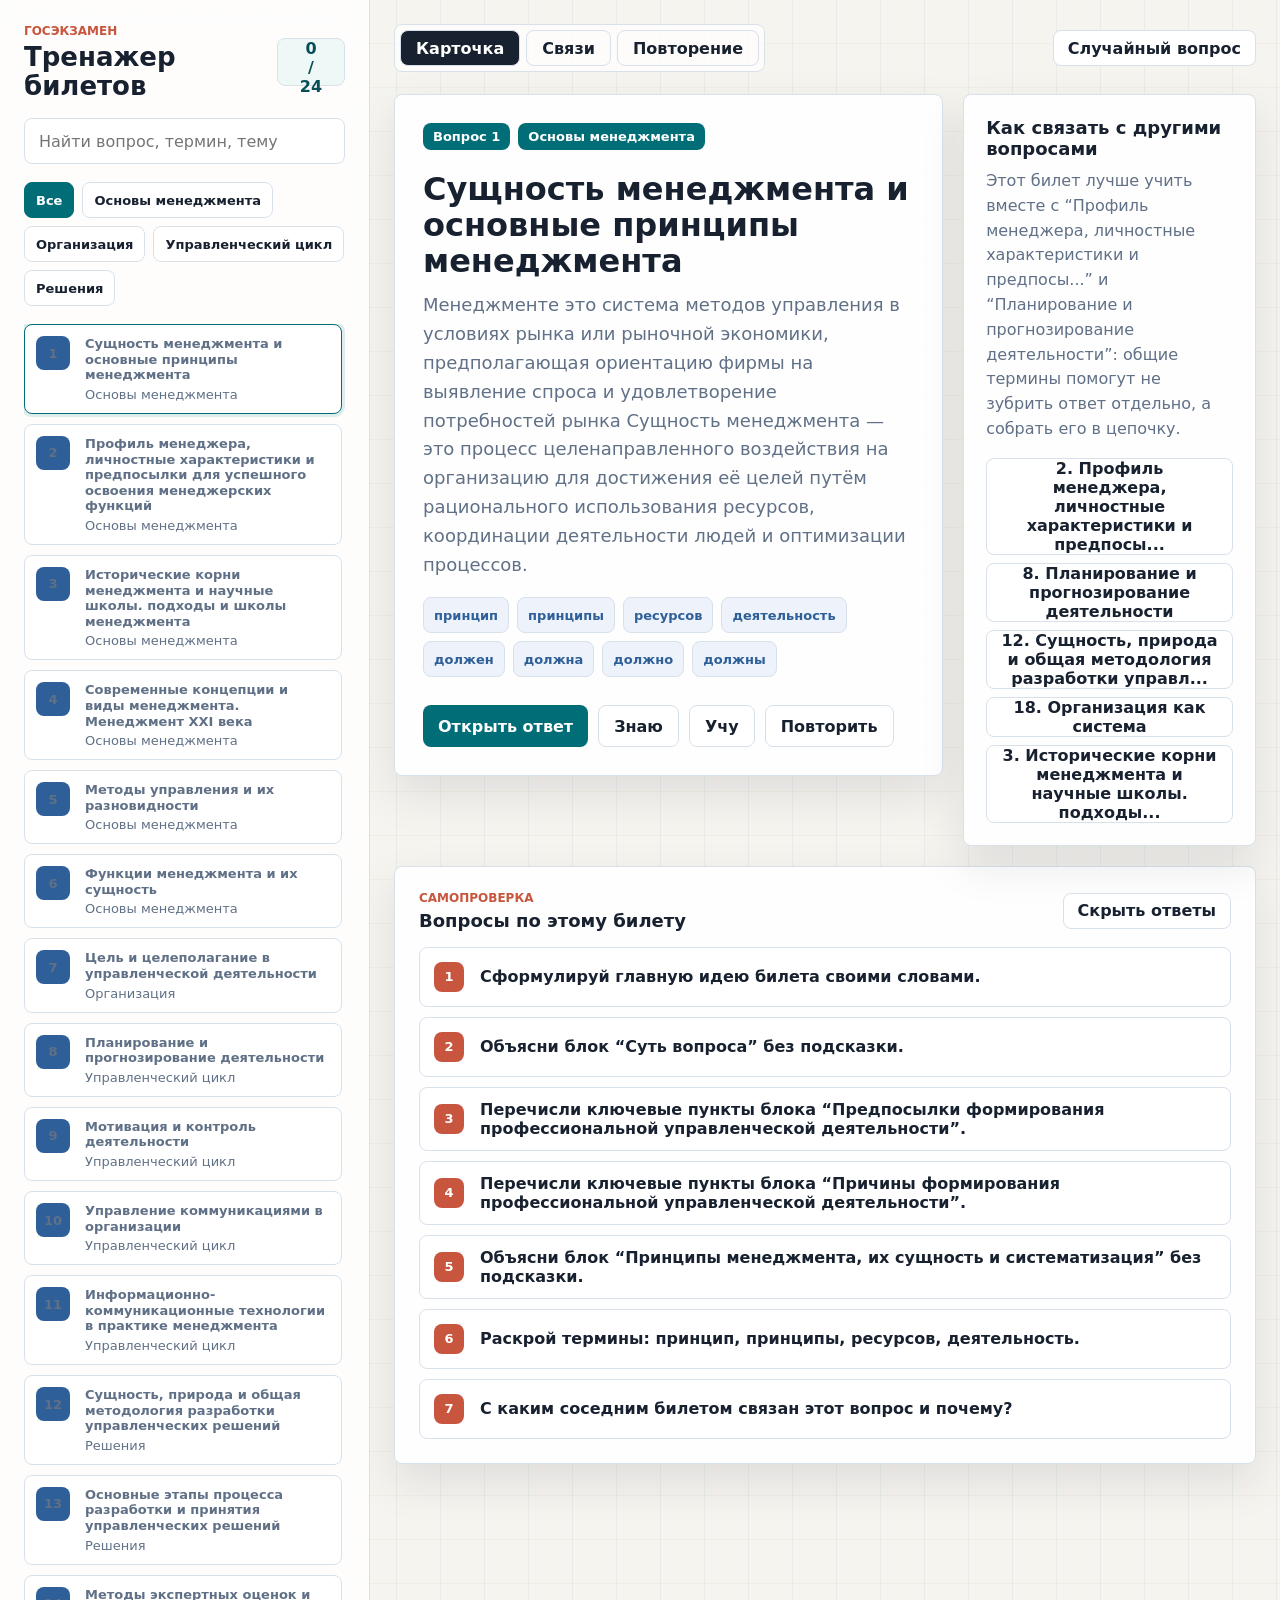
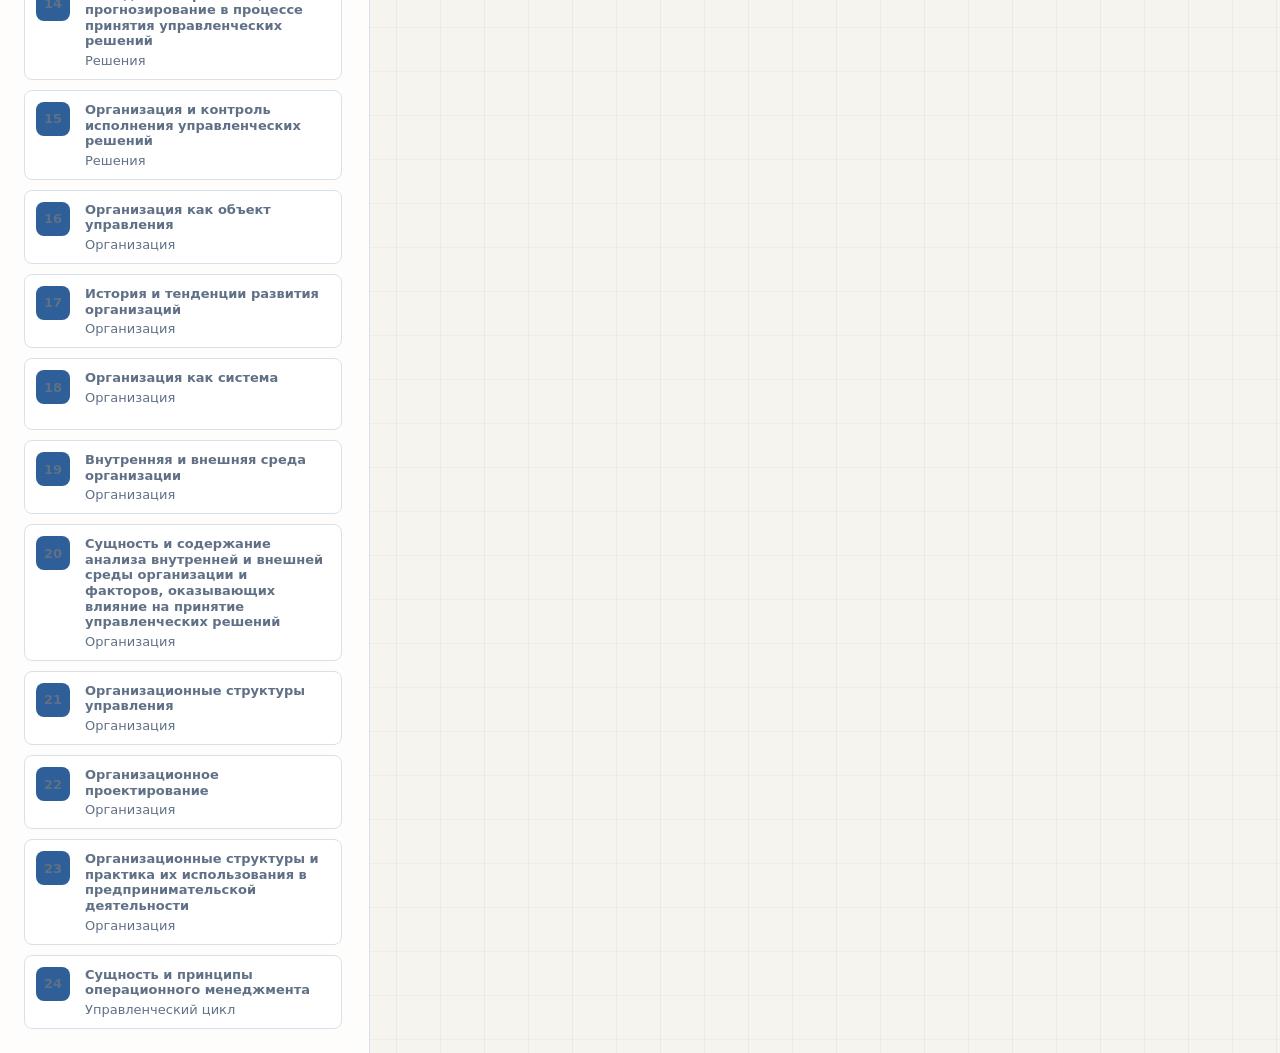
==== index.html @ 89001ab3 "Add files via upload" ====
<!doctype html>
<html lang="ru">
  <head>
    <meta charset="UTF-8" />
    <meta name="viewport" content="width=device-width, initial-scale=1.0" />
    <title>Подготовка к госэкзамену</title>
    <link rel="stylesheet" href="styles.css" />
  </head>
  <body>
    <div class="app">
      <aside class="sidebar" aria-label="Список вопросов">
        <div class="brand">
          <div>
            <p class="eyebrow">Госэкзамен</p>
            <h1>Тренажер билетов</h1>
          </div>
          <div class="score" aria-live="polite">
            <span id="doneCount">0</span>/<span id="totalCount">0</span>
          </div>
        </div>

        <div class="searchbar">
          <input id="searchInput" type="search" placeholder="Найти вопрос, термин, тему" />
        </div>

        <div class="theme-tabs" id="themeTabs" role="tablist" aria-label="Темы"></div>
        <div class="question-list" id="questionList"></div>
      </aside>

      <main class="workspace">
        <section class="topbar" aria-label="Режим подготовки">
          <div class="mode-switch" role="tablist">
            <button class="mode-button active" data-mode="learn" type="button">Карточка</button>
            <button class="mode-button" data-mode="map" type="button">Связи</button>
            <button class="mode-button" data-mode="review" type="button">Повторение</button>
          </div>
          <button id="shuffleBtn" class="ghost-button" type="button">Случайный вопрос</button>
        </section>

        <section id="learnView" class="view active-view" aria-label="Карточка вопроса">
          <div class="study-layout">
            <article class="question-card">
              <div class="question-meta">
                <span id="questionNumber"></span>
                <span id="questionTheme"></span>
              </div>
              <h2 id="questionTitle"></h2>
              <p id="questionEssence"></p>
              <div class="term-row" id="termRow"></div>
              <div class="actions">
                <button id="revealBtn" class="primary-button" type="button">Открыть ответ</button>
                <button id="rememberBtn" class="status-button" data-status="known" type="button">Знаю</button>
                <button id="learningBtn" class="status-button" data-status="learning" type="button">Учу</button>
                <button id="repeatBtn" class="status-button" data-status="repeat" type="button">Повторить</button>
              </div>
            </article>

            <aside class="logic-panel" aria-label="Логика подготовки">
              <h3>Как связать с другими вопросами</h3>
              <p id="logicText"></p>
              <div id="relatedLinks" class="related-links"></div>
            </aside>
          </div>

          <article id="answerPanel" class="answer-panel" hidden>
            <div class="answer-head">
              <h3>Ответ по структуре</h3>
              <button id="collapseBtn" class="ghost-button" type="button">Свернуть</button>
            </div>
            <div id="answerContent"></div>
          </article>

          <article class="check-panel" aria-label="Проверка знаний по вопросу">
            <div class="check-head">
              <div>
                <p class="eyebrow">Самопроверка</p>
                <h3>Вопросы по этому билету</h3>
              </div>
              <button id="resetCheckBtn" class="ghost-button" type="button">Скрыть ответы</button>
            </div>
            <div id="checkList" class="check-list"></div>
          </article>
        </section>

        <section id="mapView" class="view" aria-label="Карта связей">
          <div class="map-head">
            <div>
              <p class="eyebrow">Маршрут</p>
              <h2>Карта взаимосвязей</h2>
            </div>
            <p>Кликай по узлам: рядом стоят вопросы, которые проще учить вместе.</p>
          </div>
          <div id="connectionMap" class="connection-map"></div>
        </section>

        <section id="reviewView" class="view" aria-label="Повторение">
          <div class="review-grid">
            <div>
              <p class="eyebrow">Фокус</p>
              <h2>Что повторить сейчас</h2>
              <p class="muted">В первую очередь показываются вопросы, отмеченные как “Повторить”, затем “Учу”.</p>
            </div>
            <div id="reviewList" class="review-list"></div>
          </div>
        </section>
      </main>
    </div>

    <script src="app.js"></script>
  </body>
</html>
---- styles.css ----
:root {
  --ink: #18212f;
  --muted: #607086;
  --line: #d8e0ea;
  --paper: #f6f4ef;
  --surface: #ffffff;
  --teal: #006d77;
  --teal-dark: #064f57;
  --coral: #c8553d;
  --gold: #bc8a22;
  --blue: #2f5f98;
  --green: #4d7c3f;
  --shadow: 0 18px 45px rgba(24, 33, 47, 0.1);
}

* {
  box-sizing: border-box;
}

body {
  margin: 0;
  min-height: 100vh;
  color: var(--ink);
  font-family: Inter, ui-sans-serif, system-ui, -apple-system, BlinkMacSystemFont, "Segoe UI", sans-serif;
  background:
    linear-gradient(90deg, rgba(0, 109, 119, 0.06) 1px, transparent 1px),
    linear-gradient(0deg, rgba(200, 85, 61, 0.05) 1px, transparent 1px),
    var(--paper);
  background-size: 44px 44px;
}

button,
input {
  font: inherit;
}

button {
  border: 0;
  cursor: pointer;
}

.app {
  display: grid;
  grid-template-columns: minmax(300px, 370px) 1fr;
  min-height: 100vh;
}

.sidebar {
  display: flex;
  flex-direction: column;
  gap: 18px;
  padding: 24px;
  border-right: 1px solid var(--line);
  background: rgba(255, 255, 255, 0.82);
  backdrop-filter: blur(12px);
}

.brand,
.topbar,
.answer-head,
.check-head,
.map-head {
  display: flex;
  align-items: center;
  justify-content: space-between;
  gap: 16px;
}

.eyebrow {
  margin: 0 0 5px;
  color: var(--coral);
  font-size: 12px;
  font-weight: 800;
  letter-spacing: 0;
  text-transform: uppercase;
}

h1,
h2,
h3,
p {
  margin-top: 0;
}

h1 {
  margin-bottom: 0;
  font-size: 26px;
  line-height: 1.1;
}

h2 {
  margin-bottom: 12px;
  font-size: 32px;
  line-height: 1.12;
}

h3 {
  margin-bottom: 10px;
  font-size: 18px;
}

.score {
  display: grid;
  place-items: center;
  min-width: 68px;
  height: 48px;
  border: 1px solid var(--line);
  border-radius: 8px;
  color: var(--teal-dark);
  font-weight: 800;
  background: #eef8f7;
}

.searchbar input {
  width: 100%;
  min-height: 46px;
  padding: 0 14px;
  border: 1px solid var(--line);
  border-radius: 8px;
  outline: none;
  background: var(--surface);
}

.searchbar input:focus {
  border-color: var(--teal);
  box-shadow: 0 0 0 3px rgba(0, 109, 119, 0.14);
}

.theme-tabs {
  display: flex;
  flex-wrap: wrap;
  gap: 8px;
}

.theme-tab,
.ghost-button,
.mode-button,
.status-button,
.related-link,
.term {
  min-height: 36px;
  border-radius: 8px;
  border: 1px solid var(--line);
  color: var(--ink);
  background: var(--surface);
}

.theme-tab {
  padding: 0 11px;
  font-size: 13px;
  font-weight: 700;
}

.theme-tab.active {
  color: #fff;
  border-color: var(--teal);
  background: var(--teal);
}

.question-list {
  display: grid;
  gap: 10px;
  overflow: auto;
  padding-right: 3px;
}

.question-item {
  display: grid;
  grid-template-columns: 38px 1fr;
  gap: 11px;
  width: 100%;
  min-height: 72px;
  padding: 11px;
  border: 1px solid var(--line);
  border-radius: 8px;
  text-align: left;
  background: var(--surface);
}

.question-item.active {
  border-color: var(--teal);
  box-shadow: 0 0 0 3px rgba(0, 109, 119, 0.12);
}

.question-item strong {
  display: block;
  margin-bottom: 4px;
  line-height: 1.2;
}

.question-item span,
.muted {
  color: var(--muted);
  font-size: 13px;
}

.num {
  display: grid;
  place-items: center;
  width: 34px;
  height: 34px;
  border-radius: 8px;
  color: #fff;
  font-weight: 800;
  background: var(--blue);
}

.workspace {
  padding: 24px;
}

.topbar {
  margin-bottom: 22px;
}

.mode-switch {
  display: inline-grid;
  grid-auto-flow: column;
  gap: 6px;
  padding: 5px;
  border: 1px solid var(--line);
  border-radius: 8px;
  background: rgba(255, 255, 255, 0.75);
}

.mode-button {
  padding: 0 15px;
  font-weight: 800;
  background: transparent;
}

.mode-button.active {
  color: #fff;
  background: var(--ink);
}

.ghost-button {
  padding: 0 14px;
  font-weight: 800;
}

.view {
  display: none;
}

.active-view {
  display: block;
}

.study-layout {
  display: grid;
  grid-template-columns: minmax(0, 1.5fr) minmax(280px, 0.8fr);
  gap: 20px;
  align-items: start;
}

.question-card,
.logic-panel,
.answer-panel,
.check-panel,
.review-grid,
.map-head {
  border: 1px solid var(--line);
  border-radius: 8px;
  background: rgba(255, 255, 255, 0.93);
  box-shadow: var(--shadow);
}

.question-card {
  min-height: 390px;
  padding: 28px;
}

.question-meta {
  display: flex;
  flex-wrap: wrap;
  gap: 8px;
  margin-bottom: 22px;
}

.question-meta span {
  padding: 6px 10px;
  border-radius: 8px;
  color: #fff;
  font-size: 13px;
  font-weight: 800;
  background: var(--teal);
}

#questionEssence {
  max-width: 880px;
  color: var(--muted);
  font-size: 18px;
  line-height: 1.6;
}

.term-row,
.related-links {
  display: flex;
  flex-wrap: wrap;
  gap: 8px;
}

.term {
  display: inline-flex;
  align-items: center;
  padding: 0 10px;
  color: var(--blue);
  font-size: 13px;
  font-weight: 800;
  background: #eef3fb;
}

.actions {
  display: flex;
  flex-wrap: wrap;
  gap: 10px;
  margin-top: 28px;
}

.primary-button,
.status-button {
  min-height: 42px;
  padding: 0 15px;
  border-radius: 8px;
  font-weight: 850;
}

.primary-button {
  color: #fff;
  background: var(--teal);
}

.status-button[data-status="known"].active,
.known {
  color: #fff;
  border-color: var(--green);
  background: var(--green);
}

.status-button[data-status="learning"].active,
.learning {
  color: #fff;
  border-color: var(--gold);
  background: var(--gold);
}

.status-button[data-status="repeat"].active,
.repeat {
  color: #fff;
  border-color: var(--coral);
  background: var(--coral);
}

.logic-panel {
  padding: 22px;
}

.logic-panel p {
  color: var(--muted);
  line-height: 1.55;
}

.related-link {
  display: inline-flex;
  align-items: center;
  min-height: 38px;
  padding: 0 11px;
  font-weight: 800;
}

.answer-panel {
  margin-top: 20px;
  padding: 24px;
}

.check-panel {
  margin-top: 20px;
  padding: 24px;
}

.check-head h3 {
  margin-bottom: 0;
}

.check-list {
  display: grid;
  gap: 10px;
  margin-top: 16px;
}

.check-item {
  border: 1px solid var(--line);
  border-radius: 8px;
  background: var(--surface);
}

.check-item summary {
  display: grid;
  grid-template-columns: 34px 1fr;
  gap: 12px;
  align-items: center;
  min-height: 58px;
  padding: 12px 14px;
  list-style: none;
  cursor: pointer;
}

.check-item summary::-webkit-details-marker {
  display: none;
}

.check-item summary span {
  display: grid;
  place-items: center;
  width: 30px;
  height: 30px;
  border-radius: 8px;
  color: #fff;
  font-size: 13px;
  font-weight: 850;
  background: var(--coral);
}

.check-item p {
  margin: 0;
  padding: 0 16px 16px 60px;
  color: #2c3949;
  line-height: 1.58;
}

.section-block {
  padding: 18px 0;
  border-top: 1px solid var(--line);
}

.section-block:first-child {
  border-top: 0;
  padding-top: 0;
}

.section-block h4 {
  margin: 0 0 10px;
  font-size: 17px;
}

.section-block p,
.section-block li {
  color: #2c3949;
  line-height: 1.62;
}

.section-block ul {
  margin: 10px 0 0;
  padding-left: 22px;
}

.map-head {
  margin-bottom: 18px;
  padding: 22px;
}

.map-head p {
  max-width: 520px;
  color: var(--muted);
  line-height: 1.5;
}

.connection-map {
  display: grid;
  grid-template-columns: repeat(auto-fit, minmax(240px, 1fr));
  gap: 12px;
}

.map-node,
.review-item {
  min-height: 122px;
  padding: 16px;
  border: 1px solid var(--line);
  border-radius: 8px;
  text-align: left;
  background: var(--surface);
}

.map-node.active {
  border-color: var(--teal);
  box-shadow: 0 0 0 3px rgba(0, 109, 119, 0.12);
}

.node-top {
  display: flex;
  justify-content: space-between;
  gap: 12px;
  margin-bottom: 10px;
}

.node-top span {
  color: var(--muted);
  font-size: 12px;
  font-weight: 800;
}

.node-links {
  color: var(--teal-dark);
  font-size: 12px;
  font-weight: 800;
}

.review-grid {
  display: grid;
  grid-template-columns: 280px 1fr;
  gap: 22px;
  padding: 24px;
}

.review-list {
  display: grid;
  gap: 10px;
}

.review-item {
  display: grid;
  gap: 8px;
}

.empty {
  padding: 22px;
  border: 1px dashed var(--line);
  border-radius: 8px;
  color: var(--muted);
  background: rgba(255, 255, 255, 0.72);
}

@media (max-width: 980px) {
  .app,
  .study-layout,
  .review-grid {
    grid-template-columns: 1fr;
  }

  .sidebar {
    position: relative;
    max-height: none;
    border-right: 0;
    border-bottom: 1px solid var(--line);
  }

  .question-list {
    max-height: 360px;
  }
}

@media (max-width: 620px) {
  .workspace,
  .sidebar {
    padding: 16px;
  }

  .brand,
  .topbar,
  .answer-head,
  .check-head,
  .map-head {
    align-items: stretch;
    flex-direction: column;
  }

  .mode-switch {
    grid-auto-flow: row;
  }

  h2 {
    font-size: 25px;
  }

  .question-card,
  .logic-panel,
  .answer-panel,
  .check-panel,
  .review-grid,
  .map-head {
    padding: 18px;
  }

  .check-item summary {
    grid-template-columns: 30px 1fr;
  }

  .check-item p {
    padding-left: 14px;
  }
}
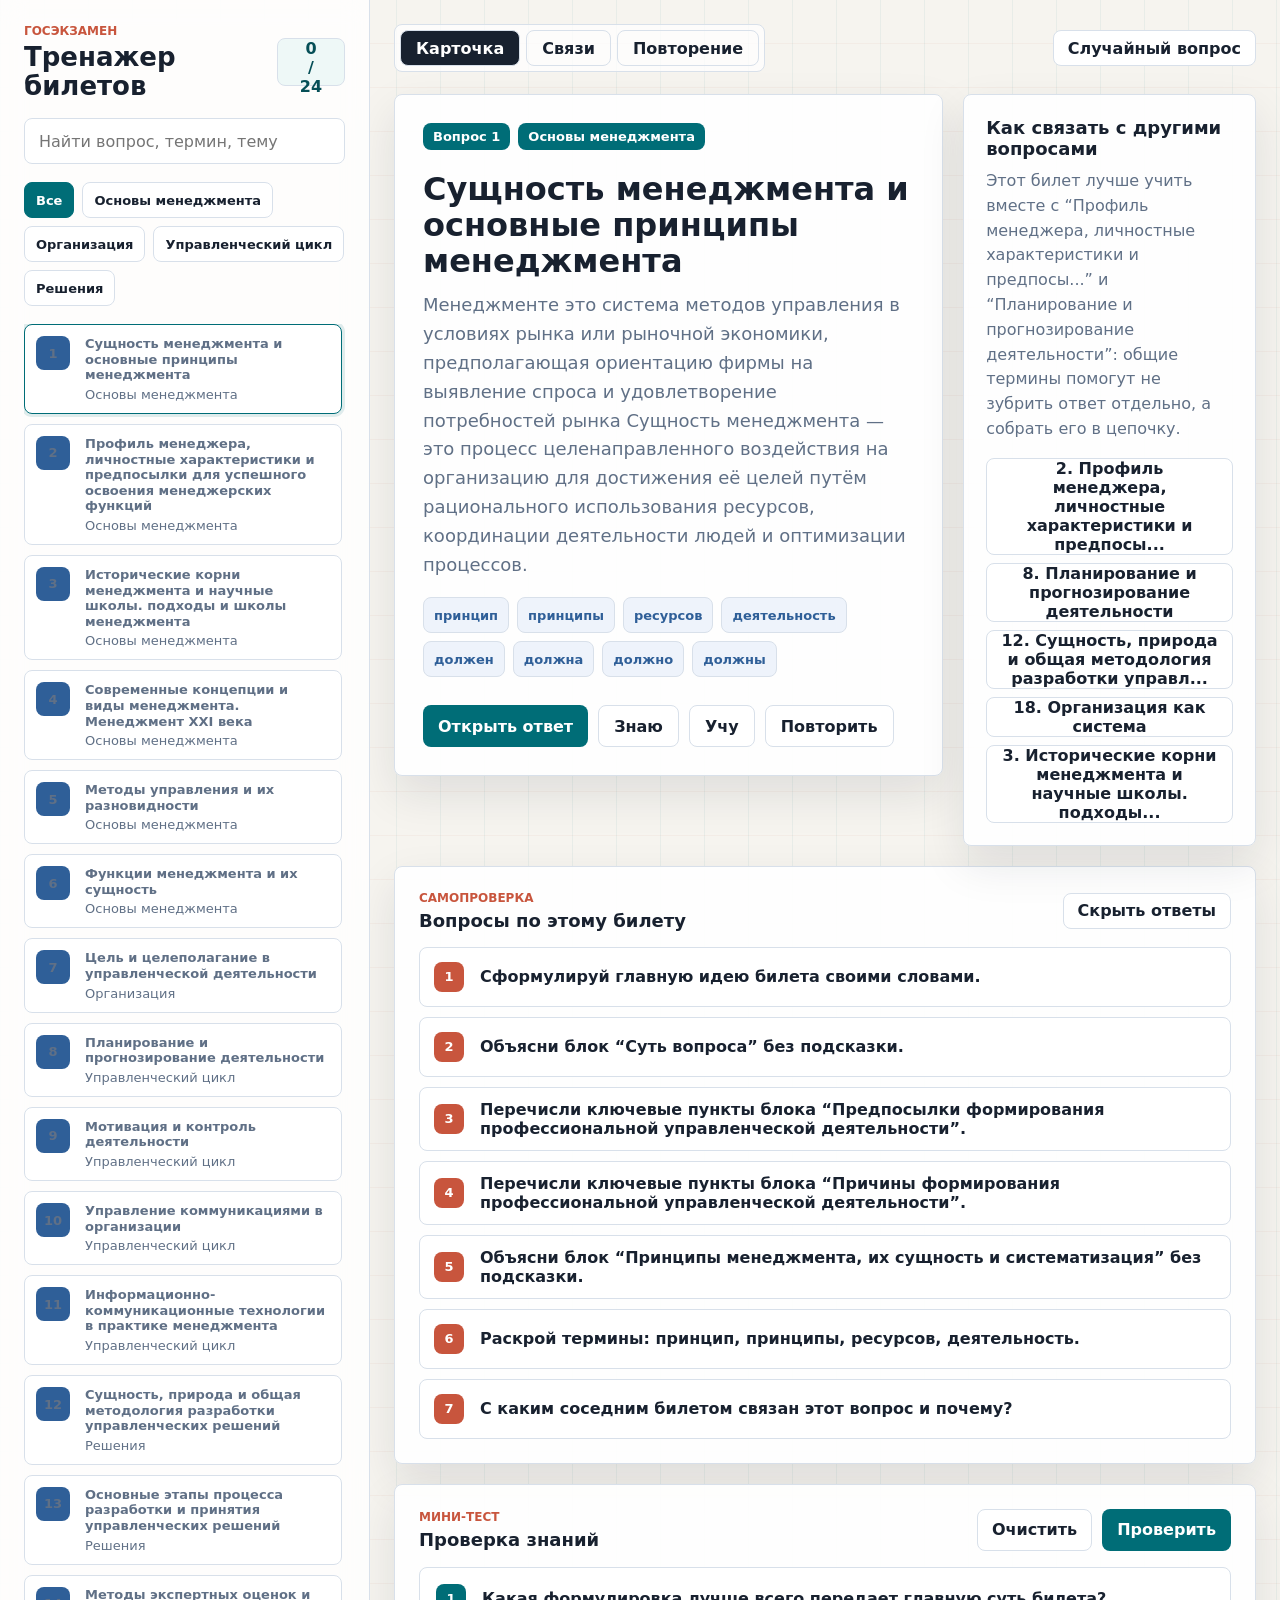
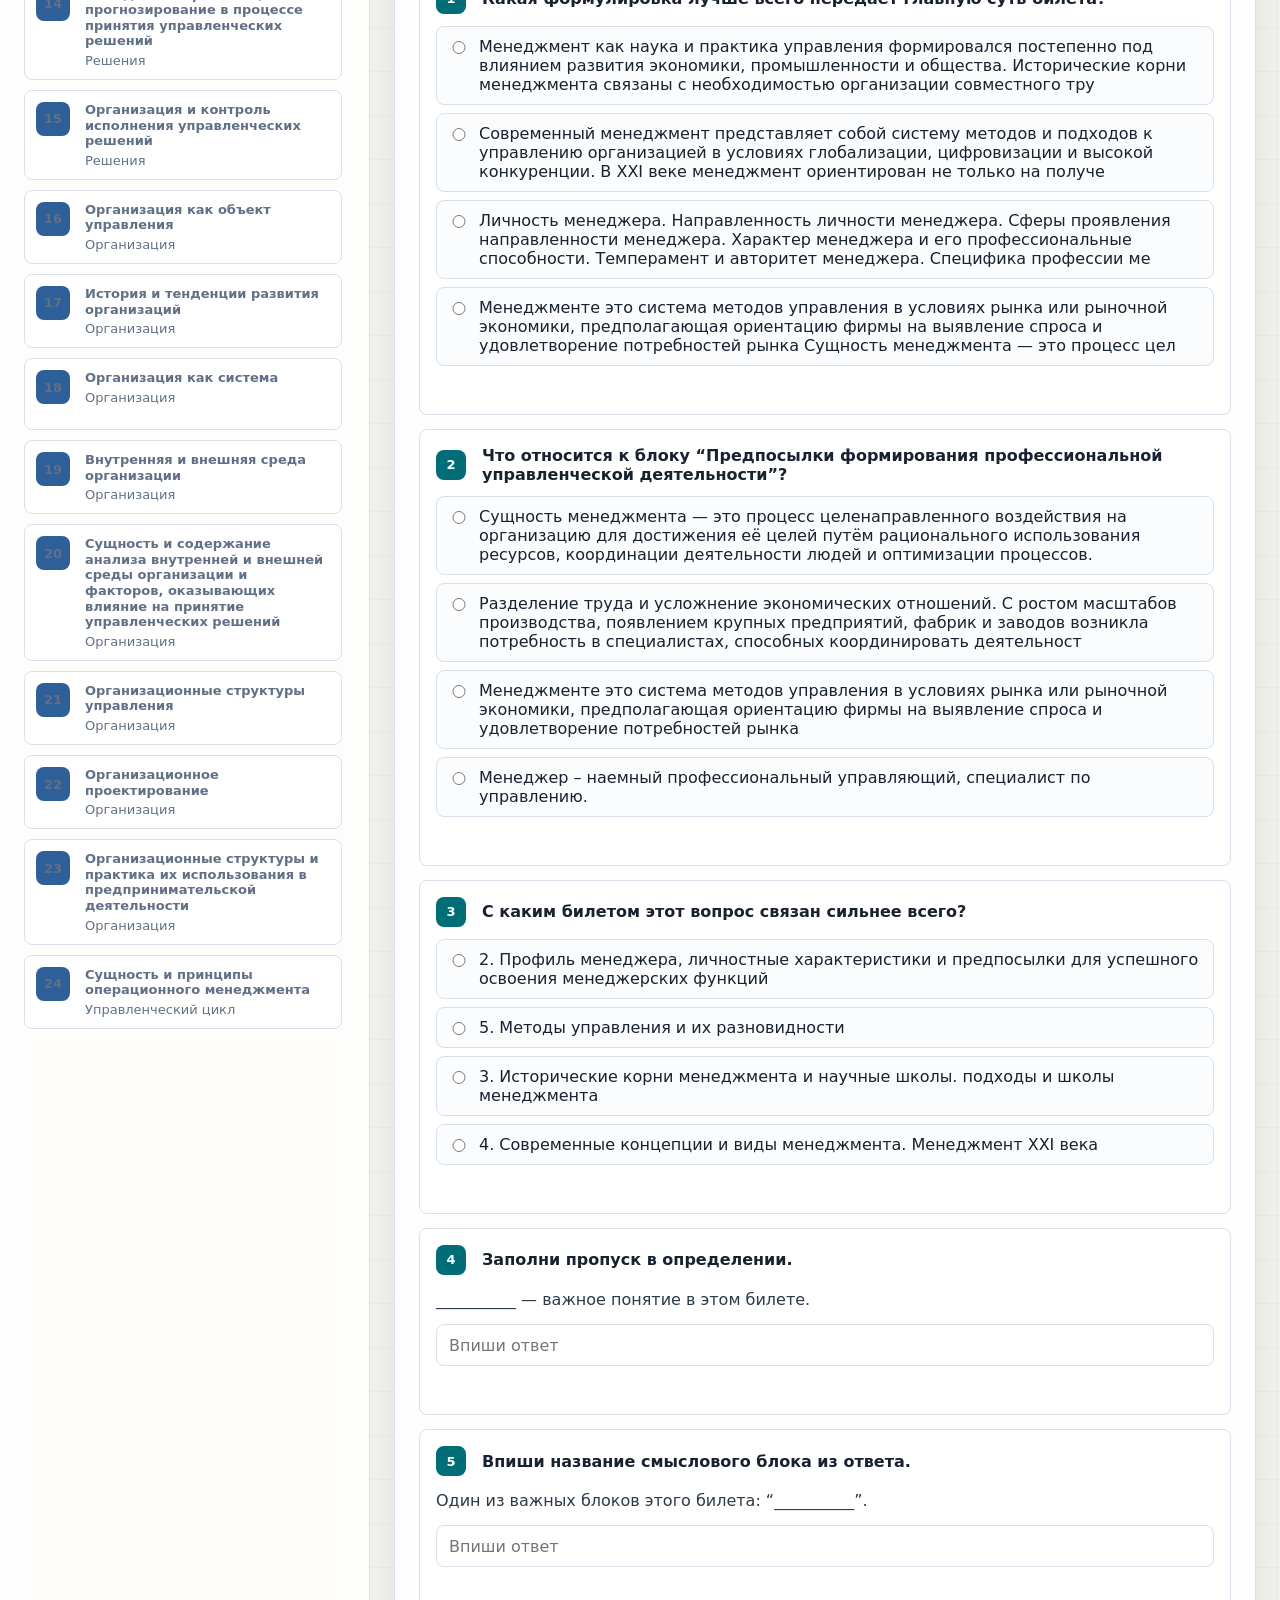
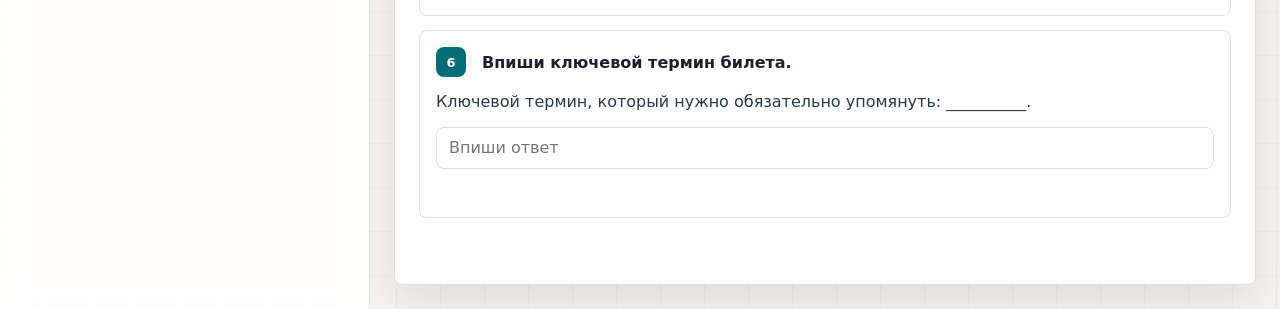
==== commit 468c9619: "Add files via upload" ====
--- a/index.html
+++ b/index.html
@@ -80,6 +80,21 @@
             </div>
             <div id="checkList" class="check-list"></div>
           </article>
+
+          <article class="quiz-panel" aria-label="Мини-тест по вопросу">
+            <div class="quiz-head">
+              <div>
+                <p class="eyebrow">Мини-тест</p>
+                <h3>Проверка знаний</h3>
+              </div>
+              <div class="quiz-actions">
+                <button id="resetQuizBtn" class="ghost-button" type="button">Очистить</button>
+                <button id="checkQuizBtn" class="primary-button" type="button">Проверить</button>
+              </div>
+            </div>
+            <div id="quizList" class="quiz-list"></div>
+            <div id="quizResult" class="quiz-result" aria-live="polite"></div>
+          </article>
         </section>
 
         <section id="mapView" class="view" aria-label="Карта связей">
@@ -107,5 +122,6 @@
     </div>
 
     <script src="app.js"></script>
+    <script src="quiz.js"></script>
   </body>
 </html>
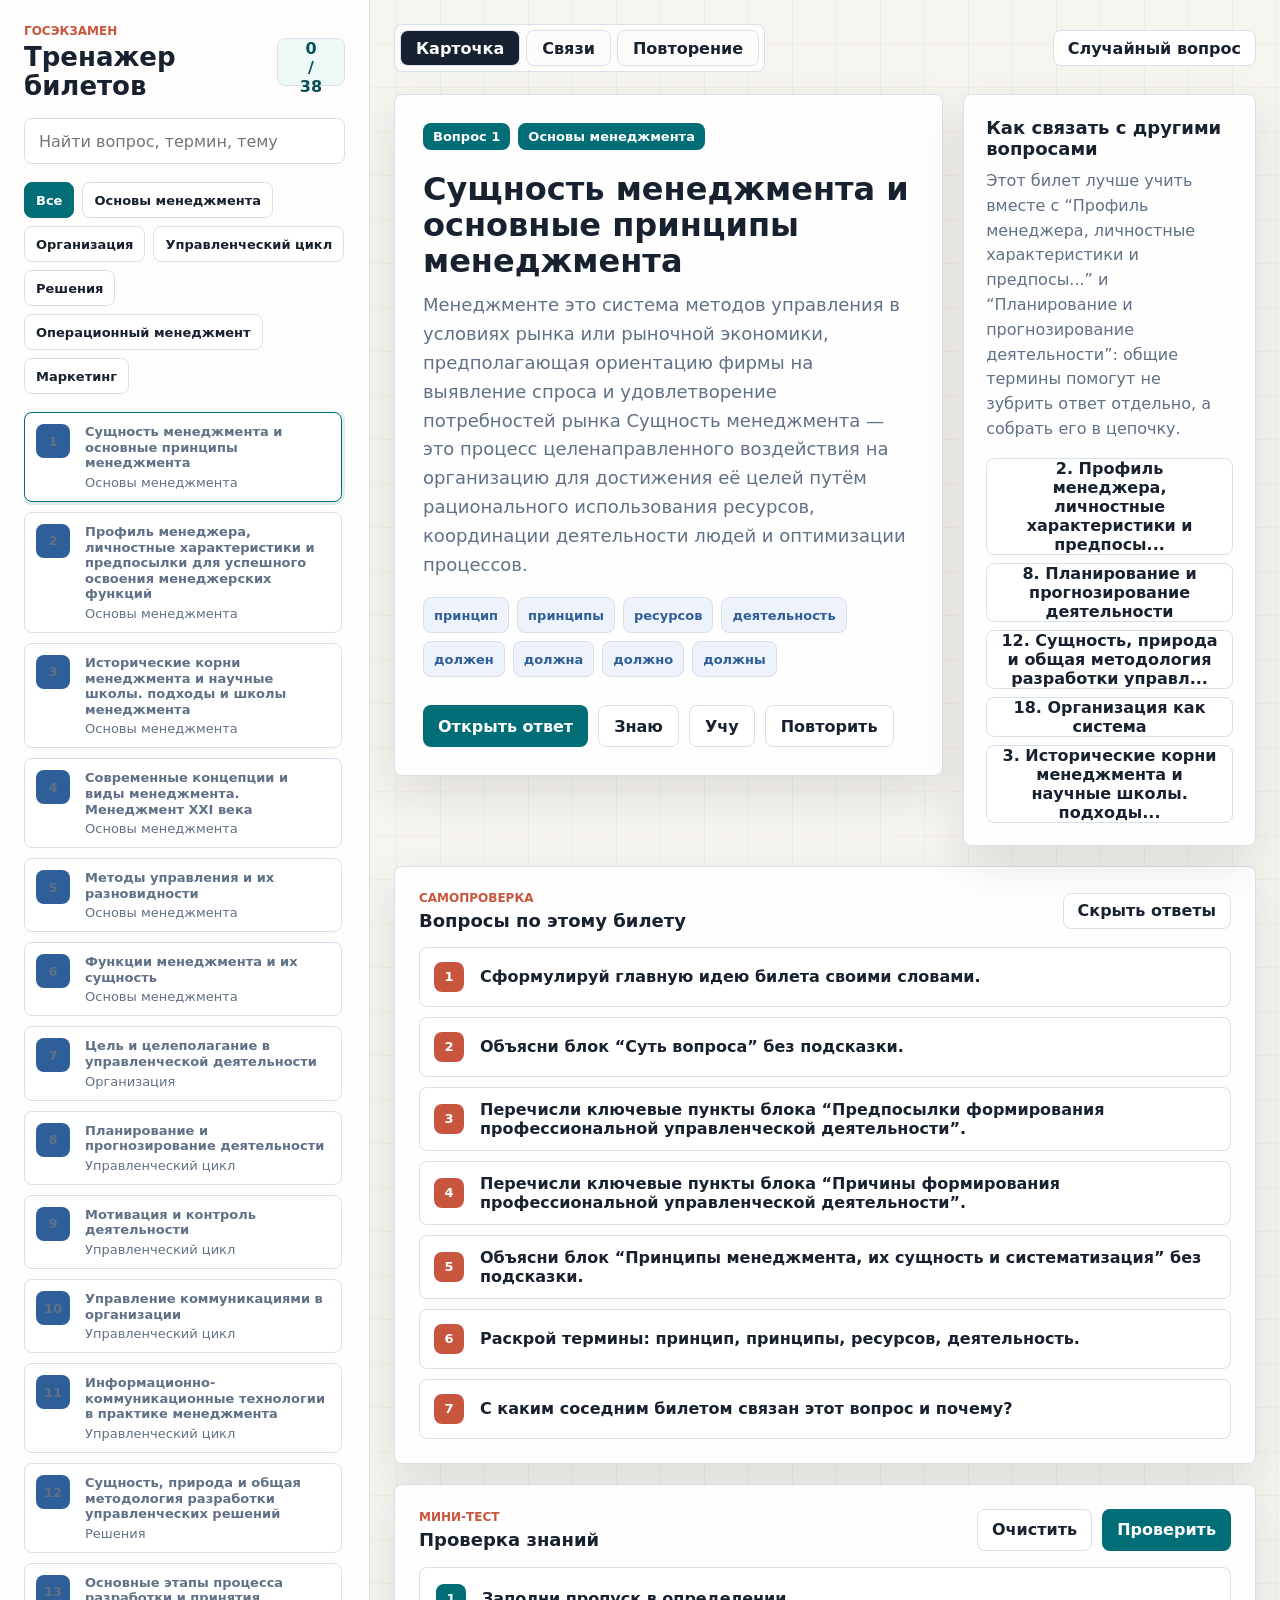
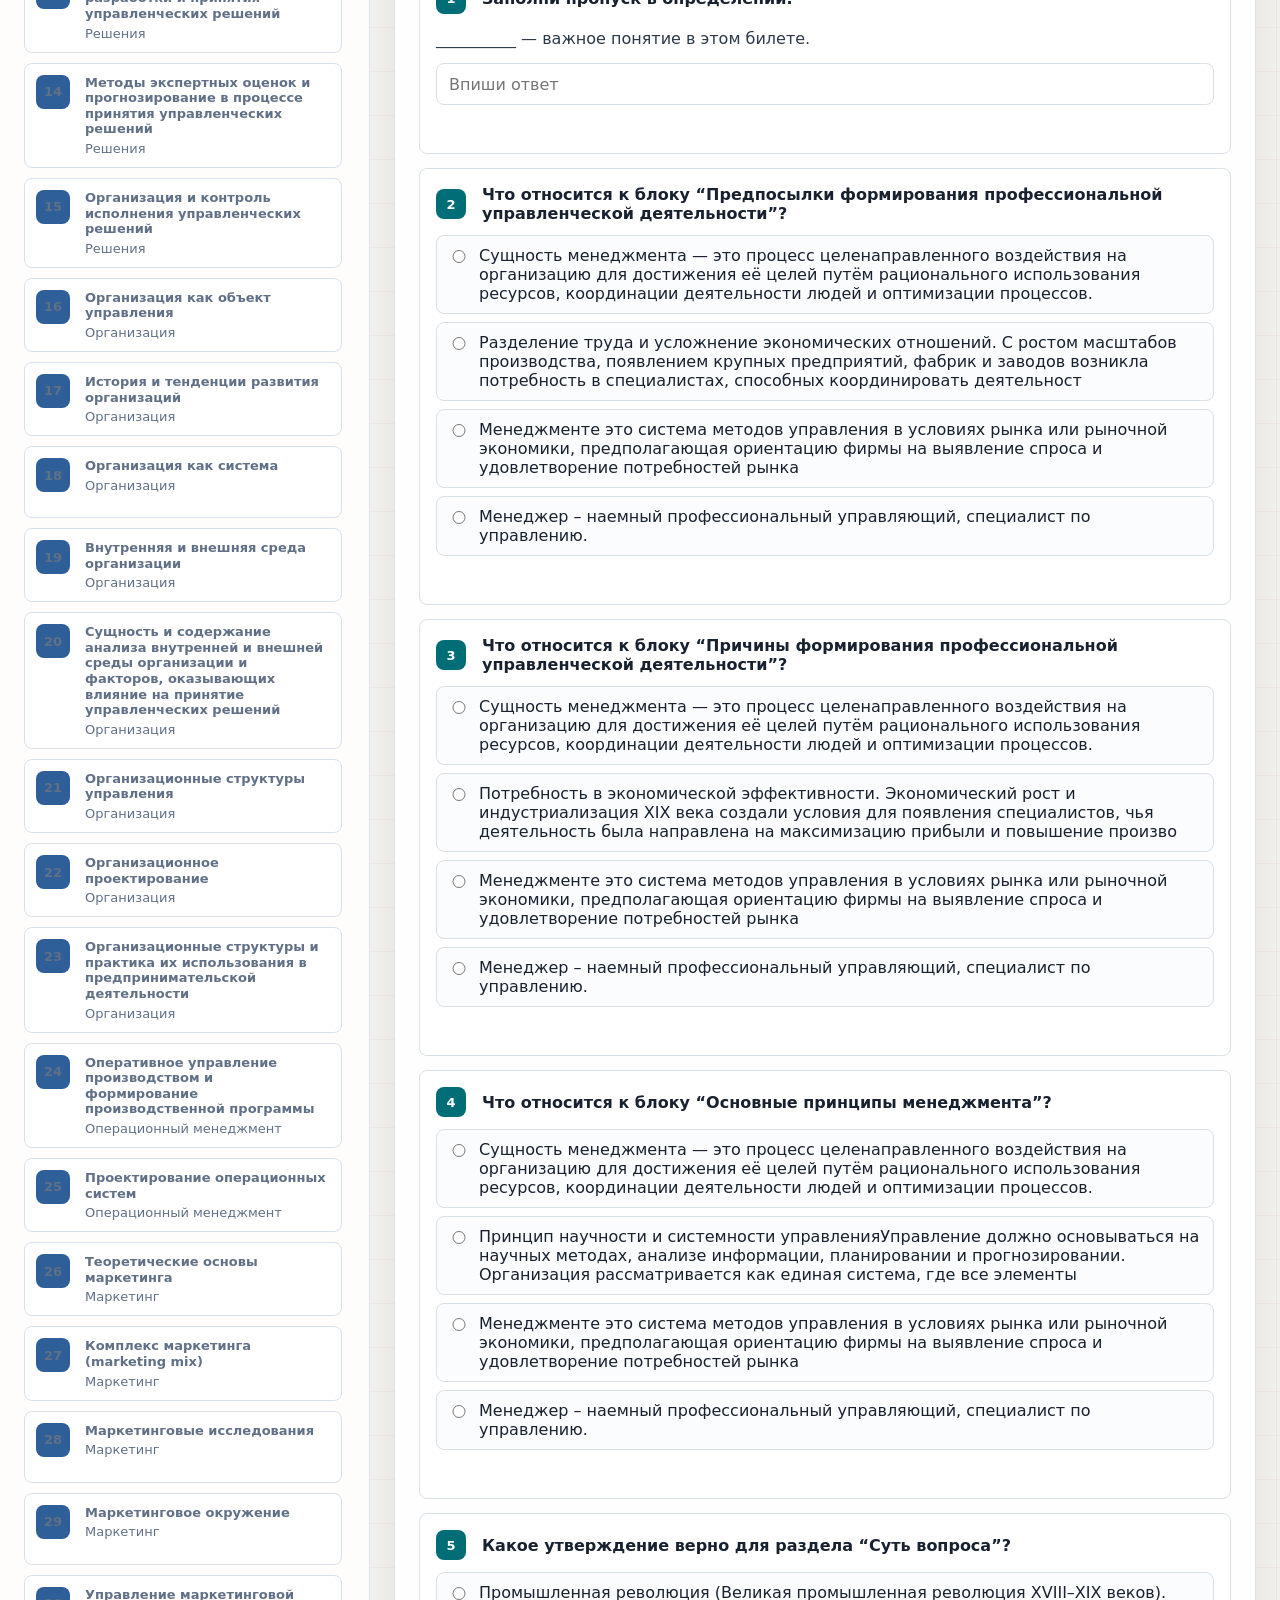
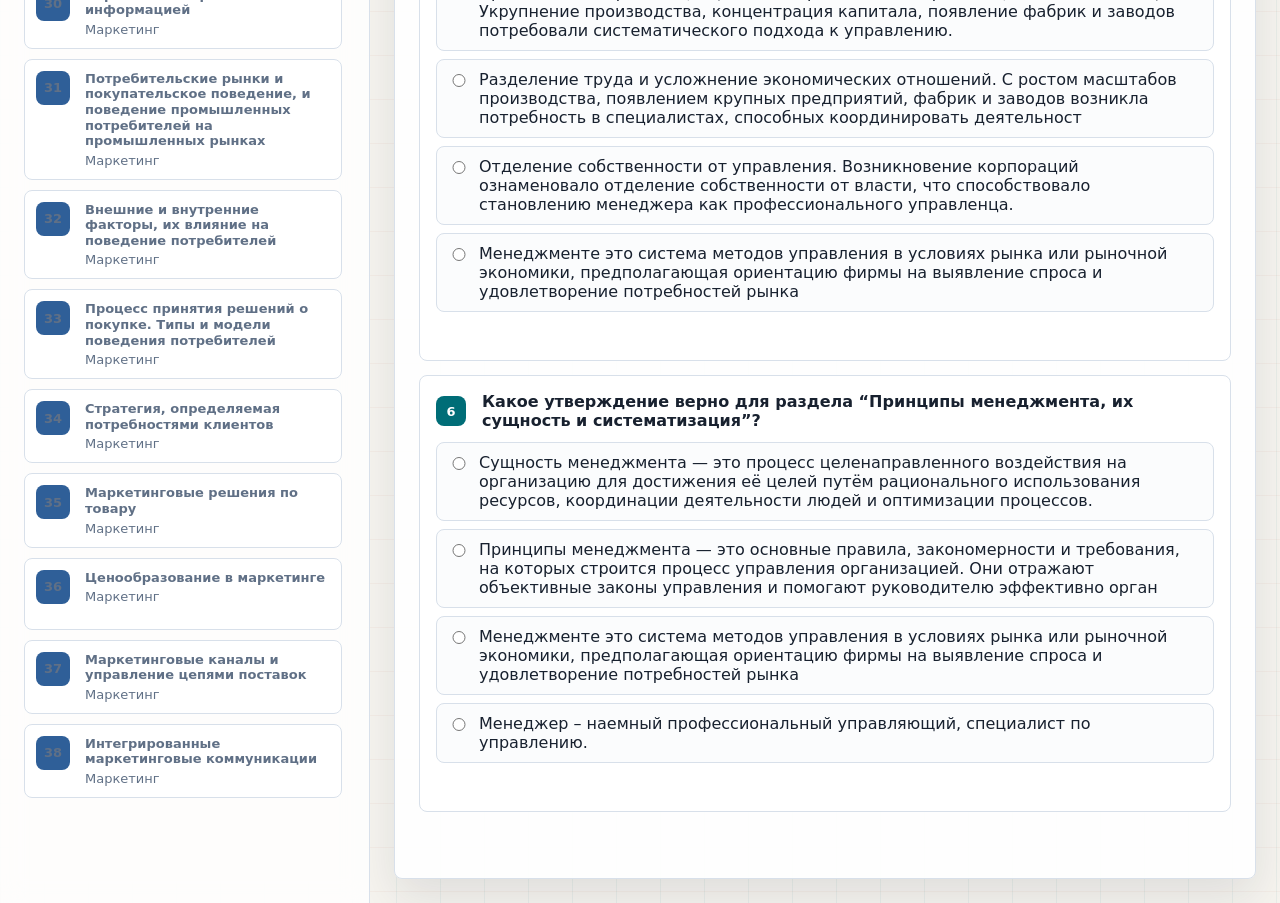
==== commit 009e1f31: "Publish updated exam questions" ====
--- a/index.html
+++ b/index.html
@@ -121,7 +121,6 @@
       </main>
     </div>
 
-    <script src="app.js"></script>
-    <script src="quiz.js"></script>
+    <script src="app.js?v=20260609"></script>
   </body>
 </html>
--- a/styles.css
+++ b/styles.css
@@ -59,6 +59,7 @@
 .topbar,
 .answer-head,
 .check-head,
+.quiz-head,
 .map-head {
   display: flex;
   align-items: center;
@@ -258,6 +259,7 @@
 .logic-panel,
 .answer-panel,
 .check-panel,
+.quiz-panel,
 .review-grid,
 .map-head {
   border: 1px solid var(--line);
@@ -379,17 +381,45 @@
   padding: 24px;
 }
 
+.quiz-panel {
+  margin-top: 20px;
+  padding: 24px;
+}
+
 .check-head h3 {
   margin-bottom: 0;
 }
 
+.quiz-head h3 {
+  margin-bottom: 0;
+}
+
+.quiz-actions {
+  display: flex;
+  flex-wrap: wrap;
+  gap: 10px;
+}
+
 .check-list {
   display: grid;
   gap: 10px;
   margin-top: 16px;
 }
 
+.quiz-list {
+  display: grid;
+  gap: 14px;
+  margin-top: 16px;
+}
+
 .check-item {
+  border: 1px solid var(--line);
+  border-radius: 8px;
+  background: var(--surface);
+}
+
+.quiz-item {
+  padding: 16px;
   border: 1px solid var(--line);
   border-radius: 8px;
   background: var(--surface);
@@ -429,6 +459,107 @@
   line-height: 1.58;
 }
 
+.quiz-question {
+  display: grid;
+  grid-template-columns: 34px 1fr;
+  gap: 12px;
+  align-items: center;
+  margin-bottom: 12px;
+}
+
+.quiz-question span {
+  display: grid;
+  place-items: center;
+  width: 30px;
+  height: 30px;
+  border-radius: 8px;
+  color: #fff;
+  font-size: 13px;
+  font-weight: 850;
+  background: var(--teal);
+}
+
+.quiz-item p {
+  margin-bottom: 12px;
+  color: #2c3949;
+  line-height: 1.58;
+}
+
+.quiz-options {
+  display: grid;
+  gap: 8px;
+}
+
+.quiz-option {
+  display: grid;
+  grid-template-columns: 22px 1fr;
+  gap: 10px;
+  align-items: start;
+  padding: 10px;
+  border: 1px solid var(--line);
+  border-radius: 8px;
+  cursor: pointer;
+  background: #fbfcfd;
+}
+
+.quiz-option input {
+  margin-top: 4px;
+}
+
+.quiz-input {
+  width: 100%;
+  min-height: 42px;
+  padding: 0 12px;
+  border: 1px solid var(--line);
+  border-radius: 8px;
+  outline: none;
+}
+
+.quiz-input:focus {
+  border-color: var(--teal);
+  box-shadow: 0 0 0 3px rgba(0, 109, 119, 0.14);
+}
+
+.quiz-feedback {
+  min-height: 22px;
+  margin-top: 10px;
+  color: var(--muted);
+  font-size: 14px;
+  font-weight: 800;
+}
+
+.quiz-item.correct {
+  border-color: rgba(77, 124, 63, 0.65);
+  background: #f4fbf2;
+}
+
+.quiz-item.incorrect {
+  border-color: rgba(200, 85, 61, 0.65);
+  background: #fff8f6;
+}
+
+.quiz-item.correct .quiz-feedback {
+  color: var(--green);
+}
+
+.quiz-item.incorrect .quiz-feedback {
+  color: var(--coral);
+}
+
+.quiz-result {
+  min-height: 26px;
+  margin-top: 16px;
+  font-weight: 850;
+}
+
+.quiz-result.success {
+  color: var(--green);
+}
+
+.quiz-result.needs-work {
+  color: var(--coral);
+}
+
 .section-block {
   padding: 18px 0;
   border-top: 1px solid var(--line);
@@ -560,6 +691,7 @@
   .topbar,
   .answer-head,
   .check-head,
+  .quiz-head,
   .map-head {
     align-items: stretch;
     flex-direction: column;
@@ -577,6 +709,7 @@
   .logic-panel,
   .answer-panel,
   .check-panel,
+  .quiz-panel,
   .review-grid,
   .map-head {
     padding: 18px;
@@ -589,4 +722,8 @@
   .check-item p {
     padding-left: 14px;
   }
-}
+
+  .quiz-question {
+    grid-template-columns: 30px 1fr;
+  }
+}
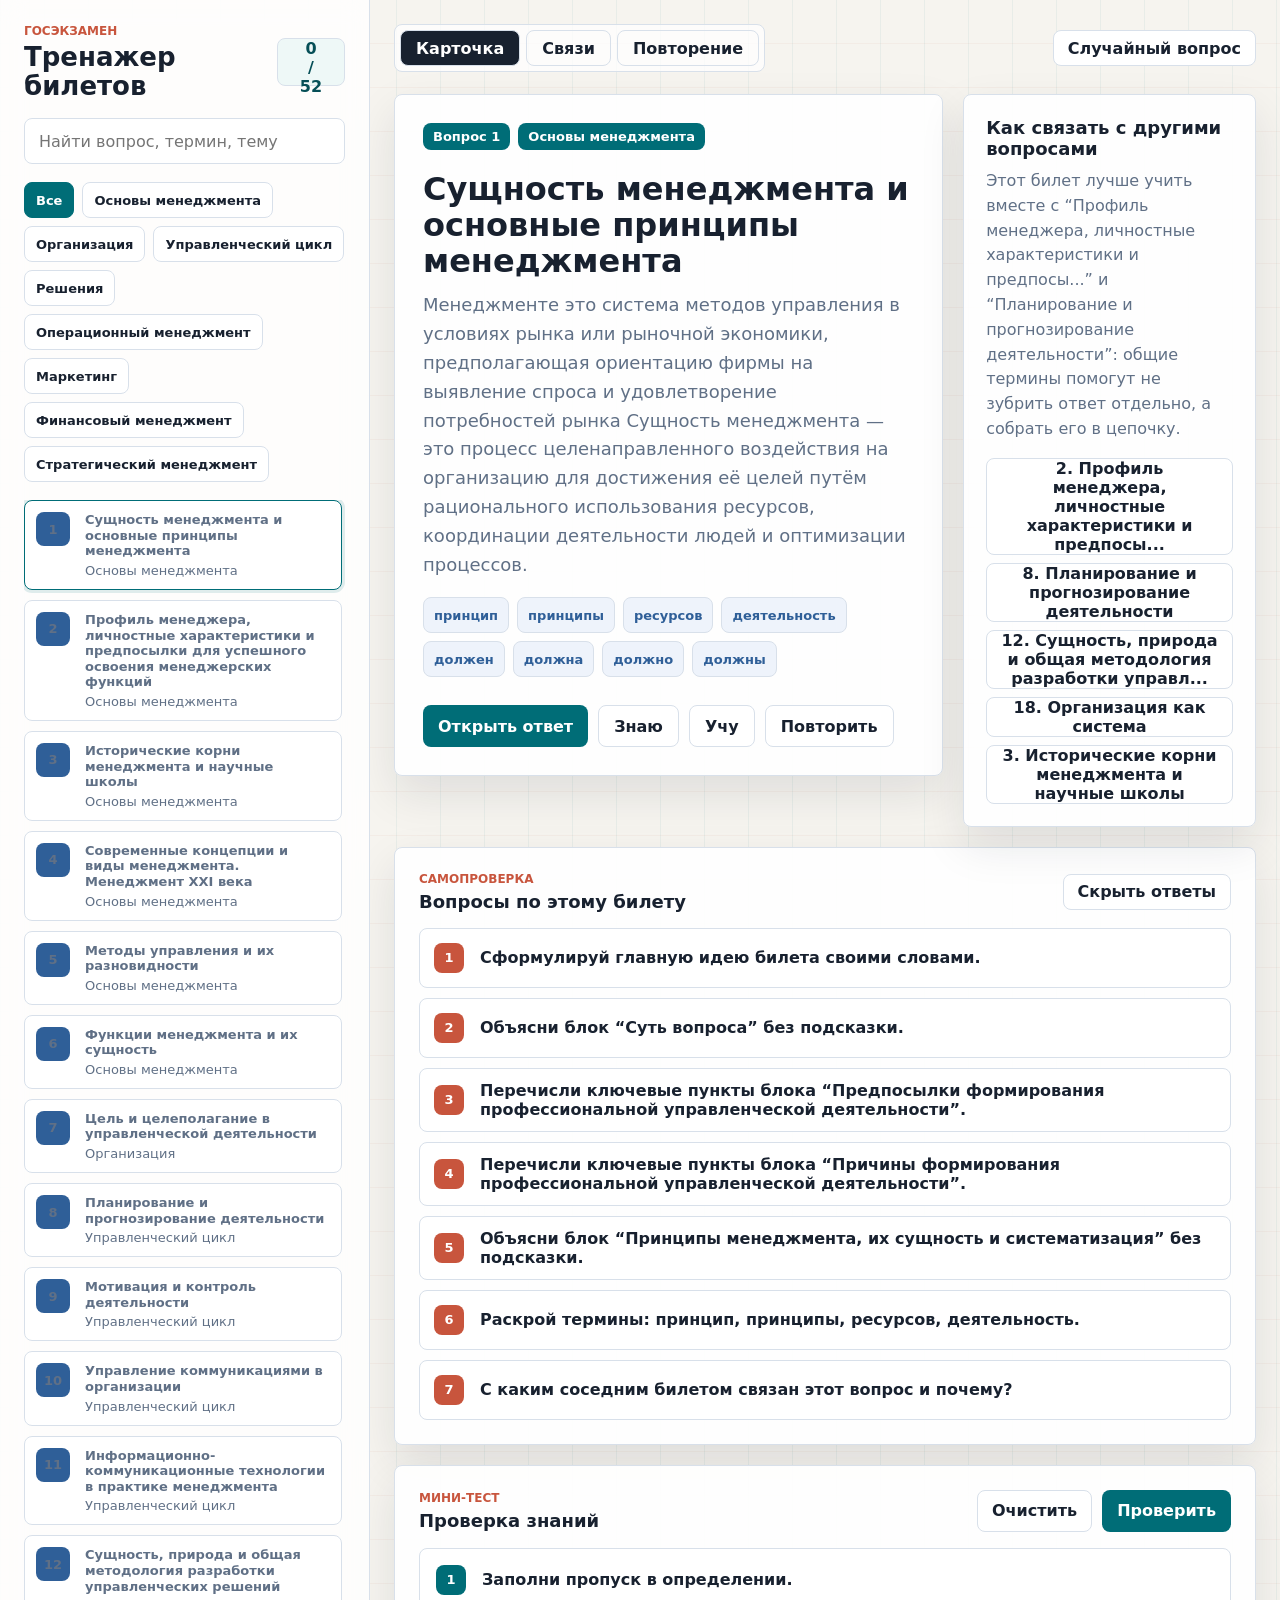
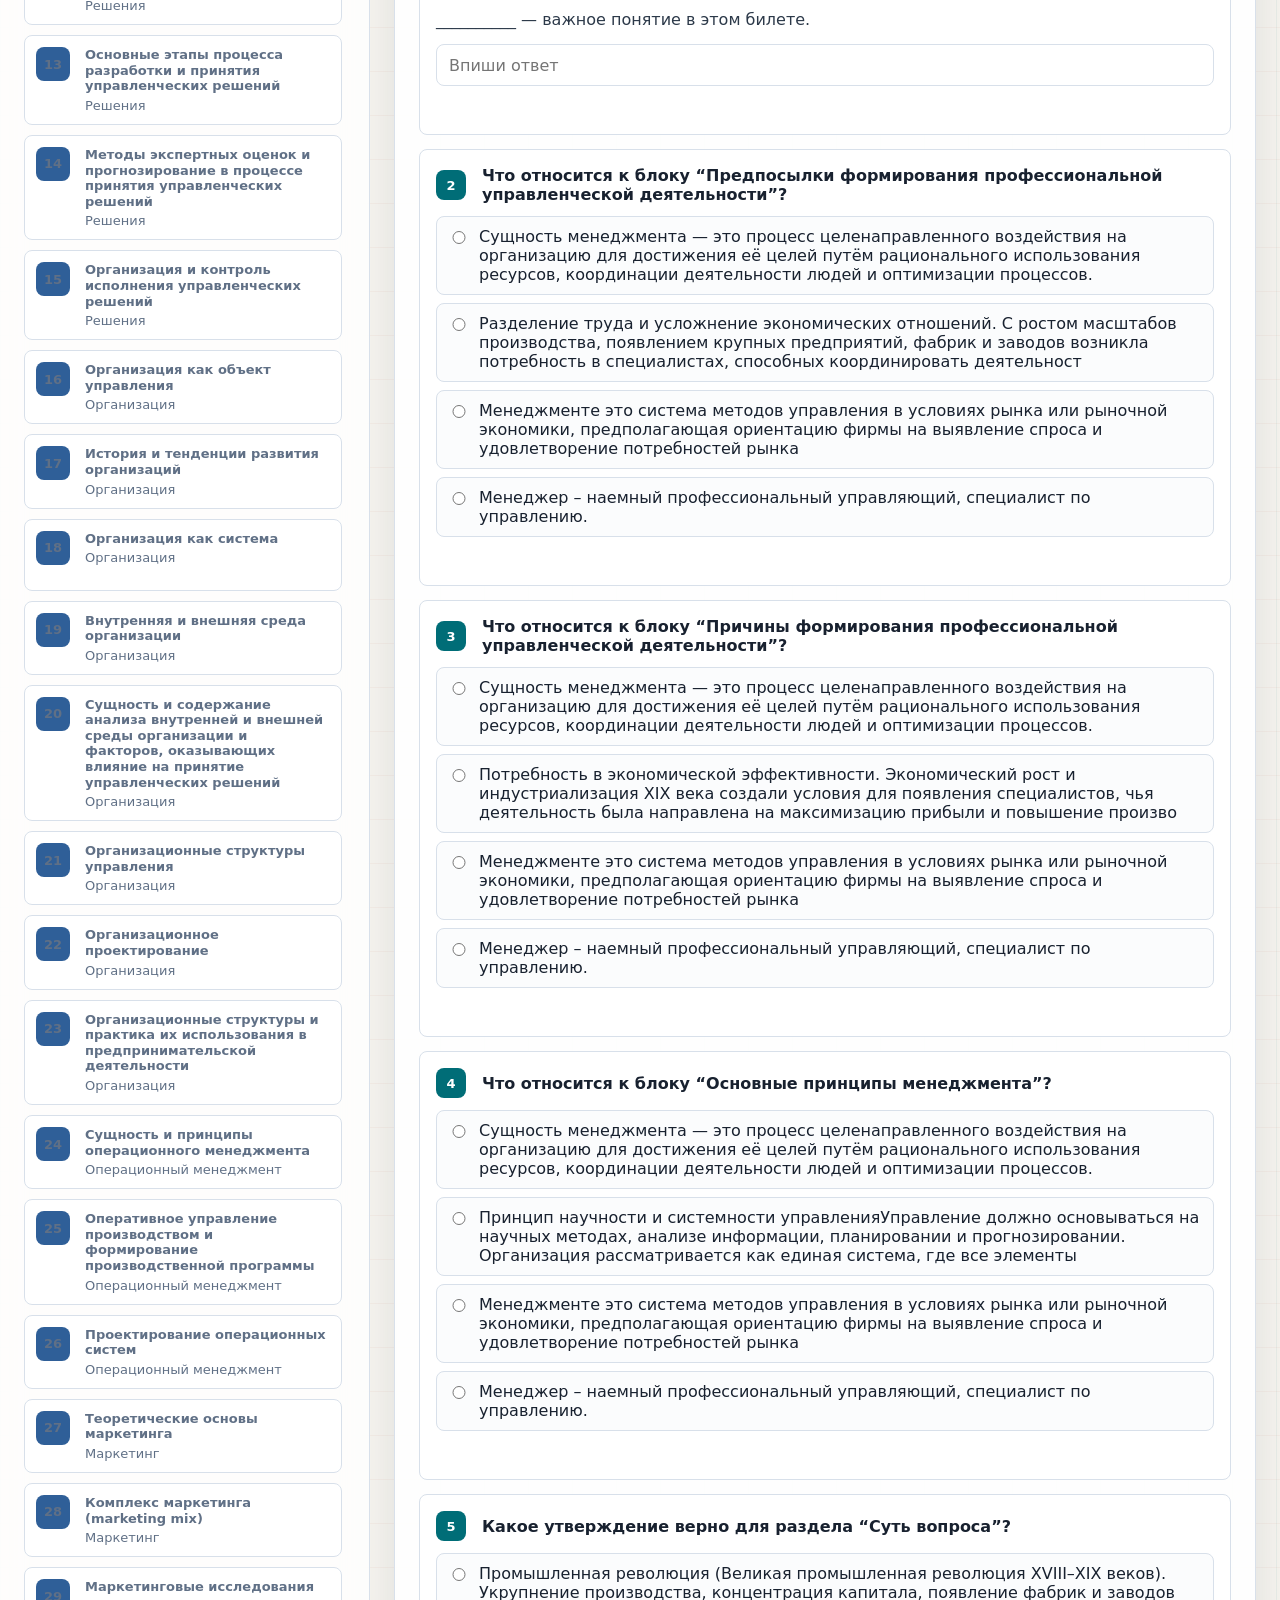
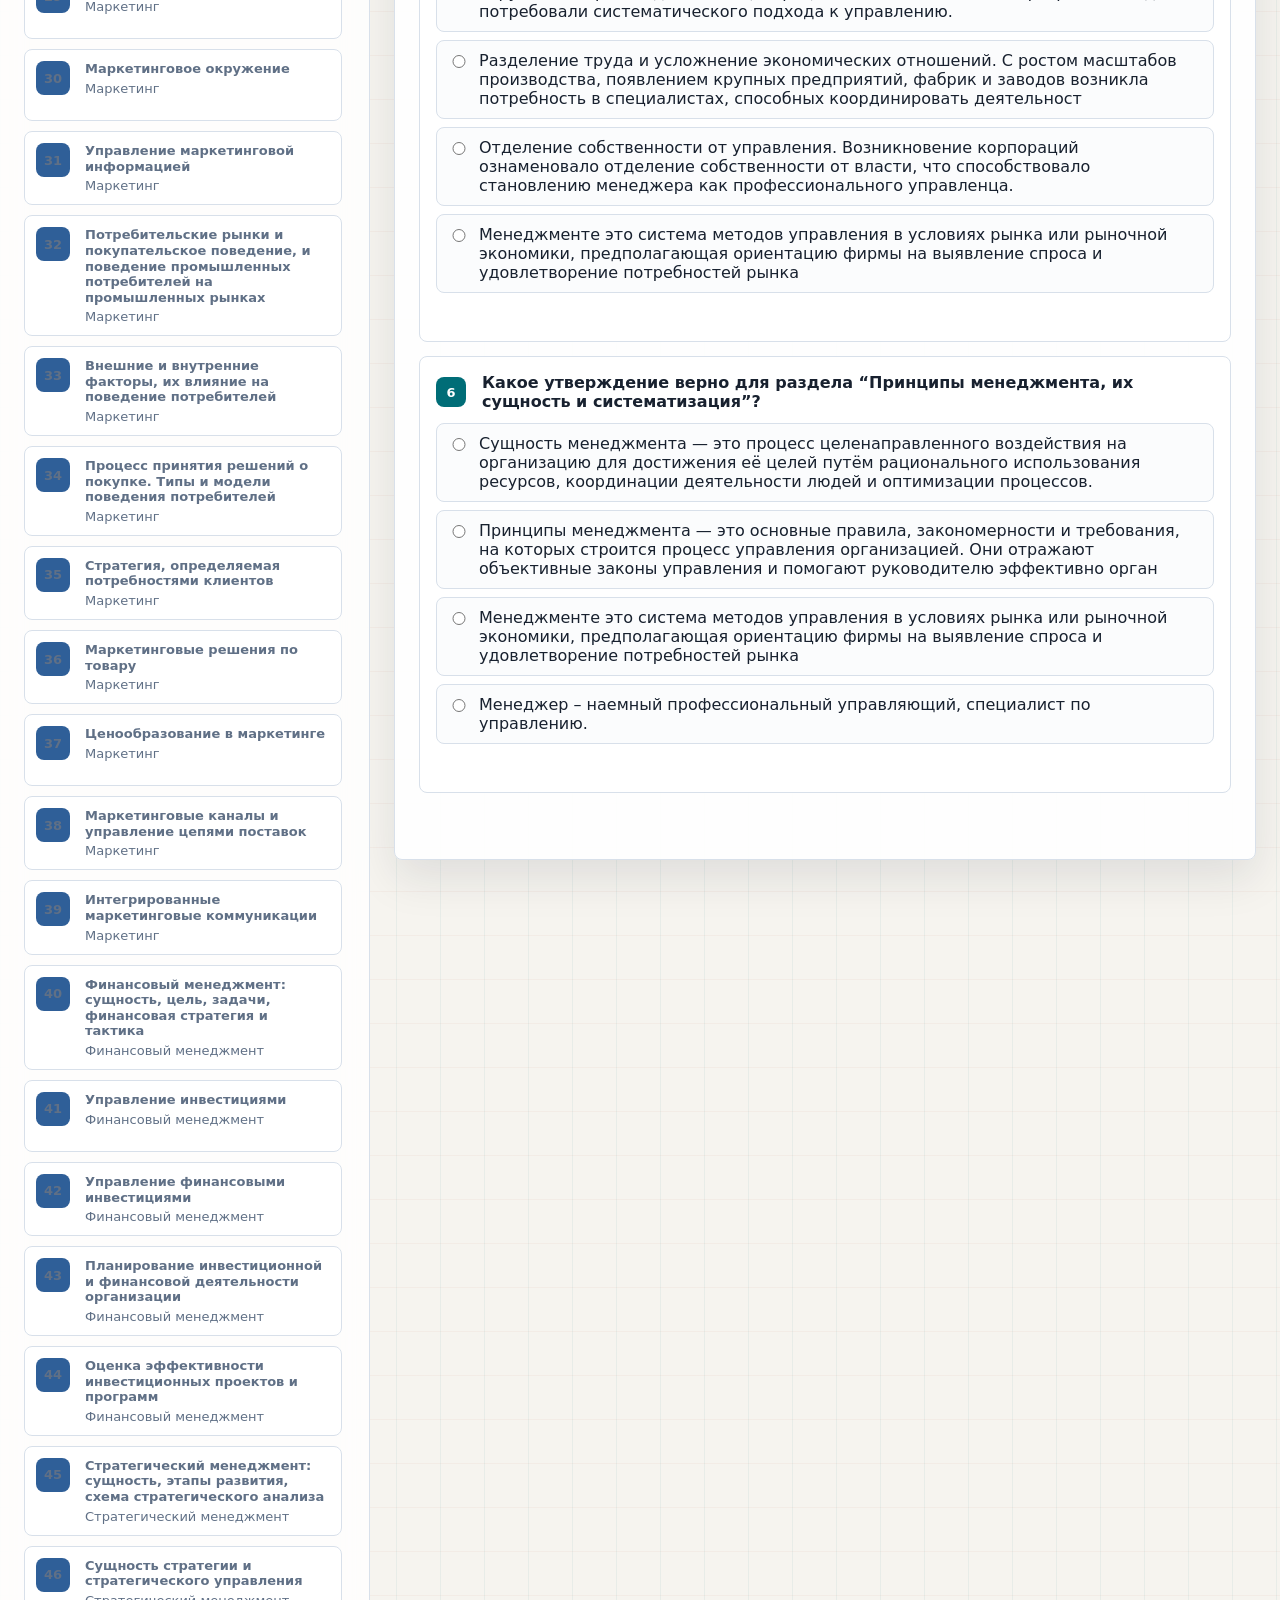
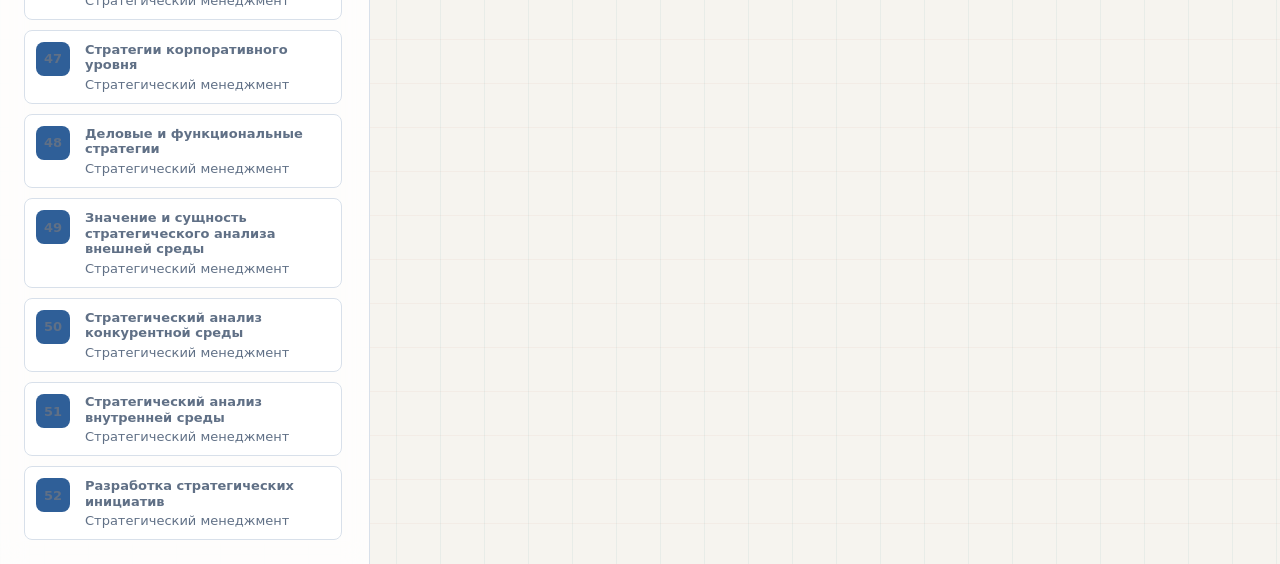
==== commit 750db24c: "Refresh GitHub Pages asset cache" ====
--- a/index.html
+++ b/index.html
@@ -121,6 +121,6 @@
       </main>
     </div>
 
-    <script src="app.js?v=20260609"></script>
+    <script src="app.js?v=20260613"></script>
   </body>
 </html>
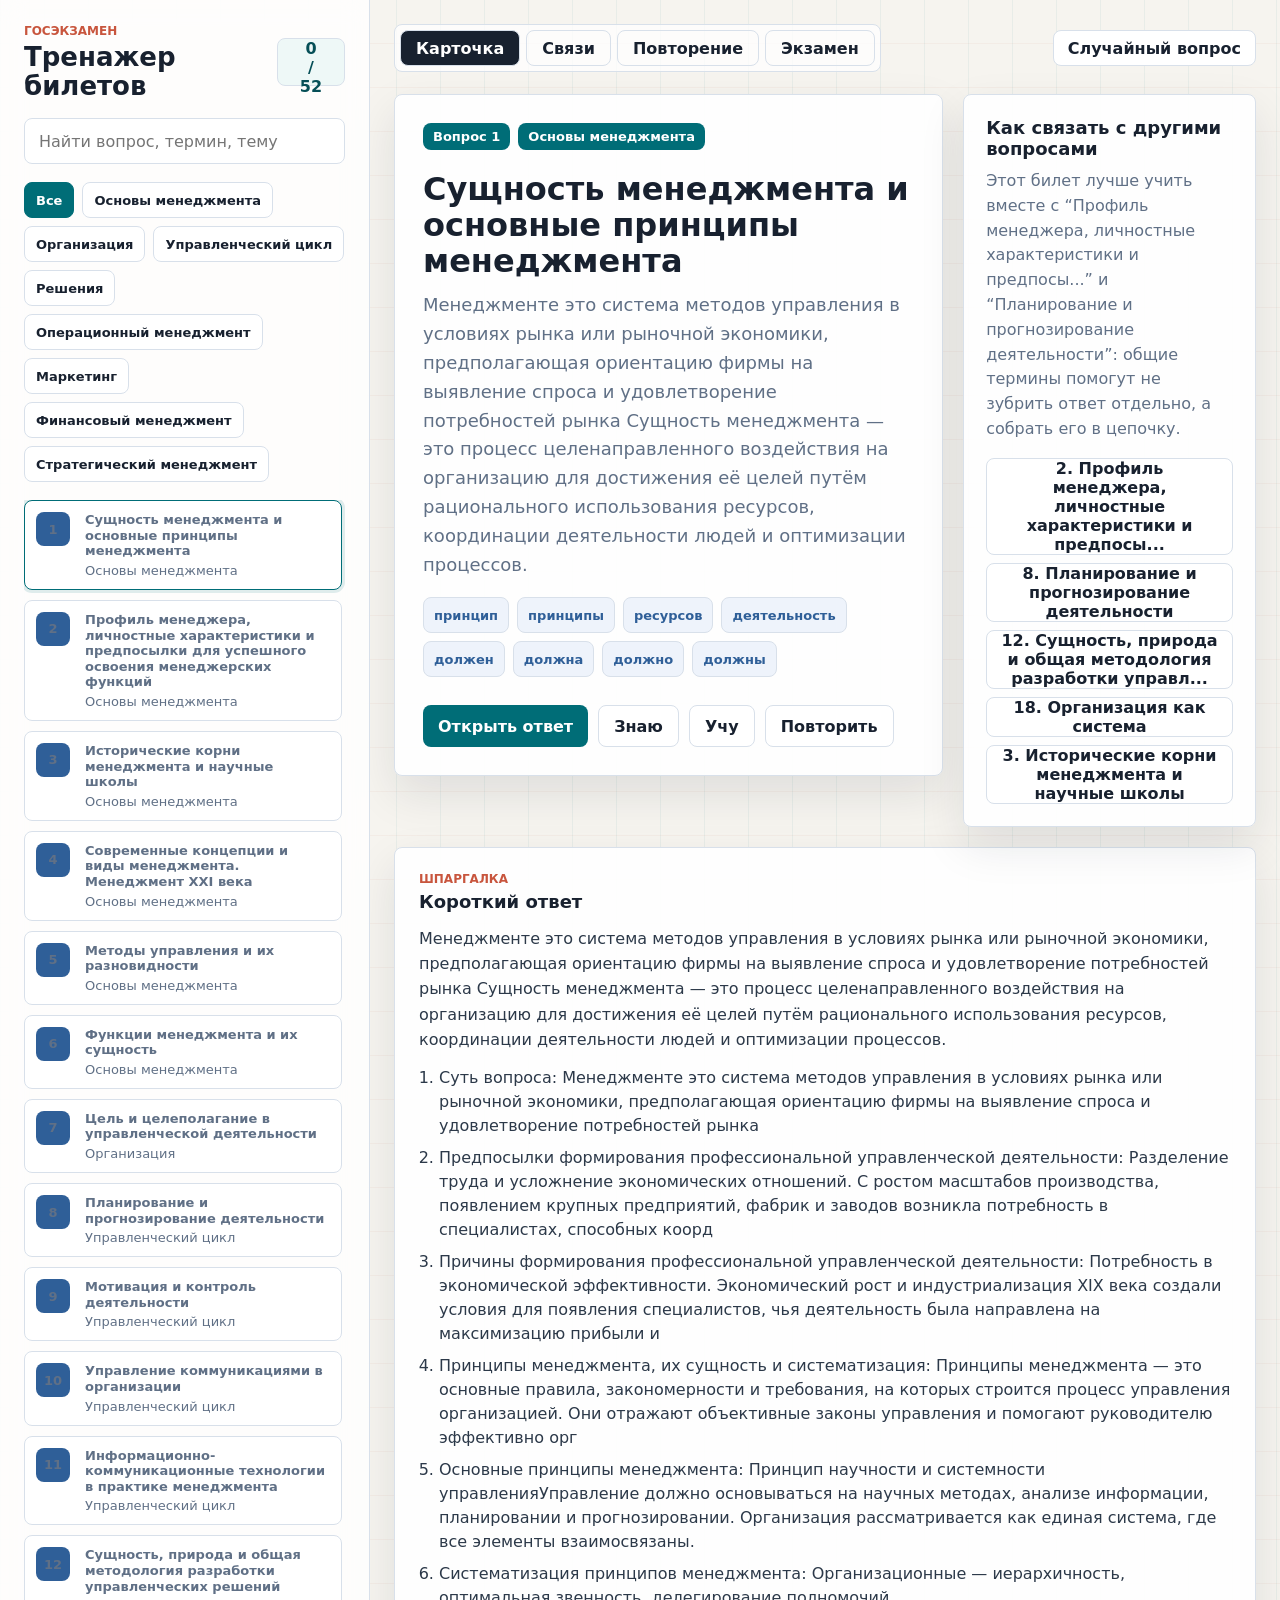
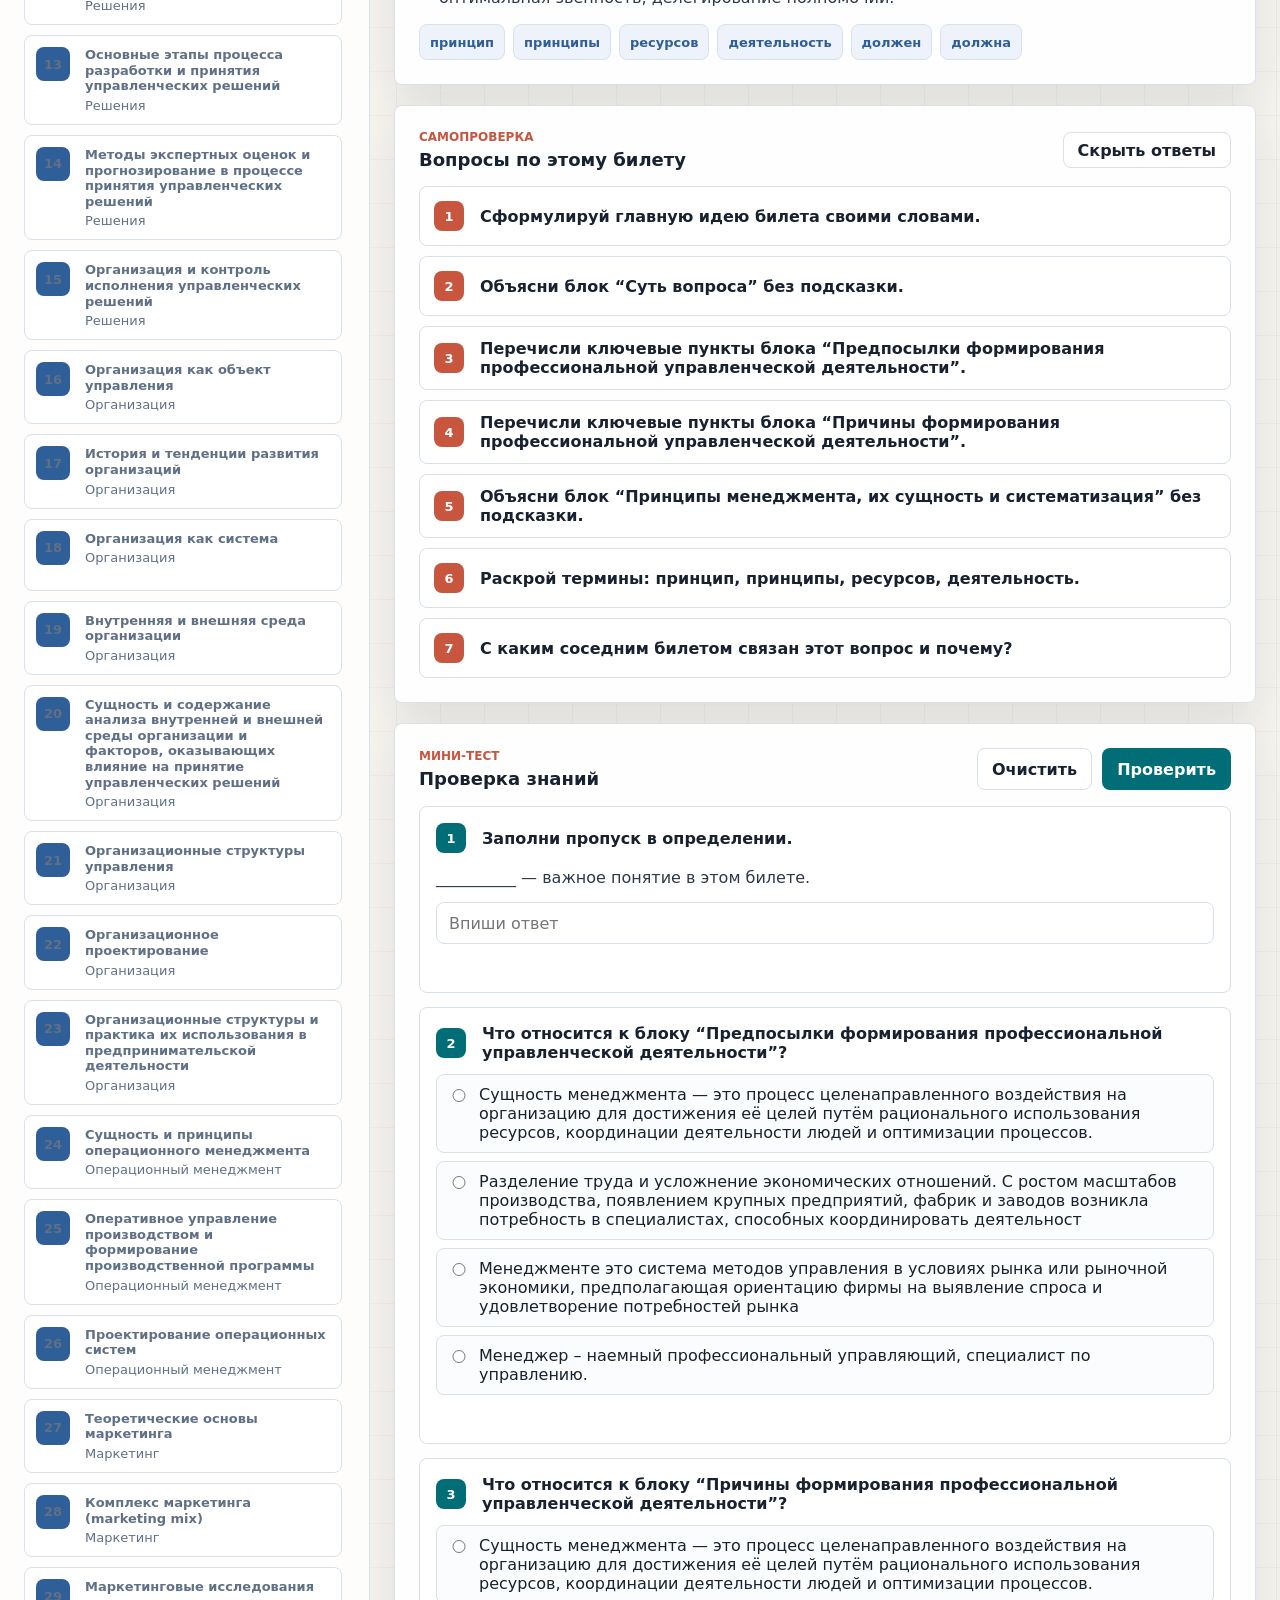
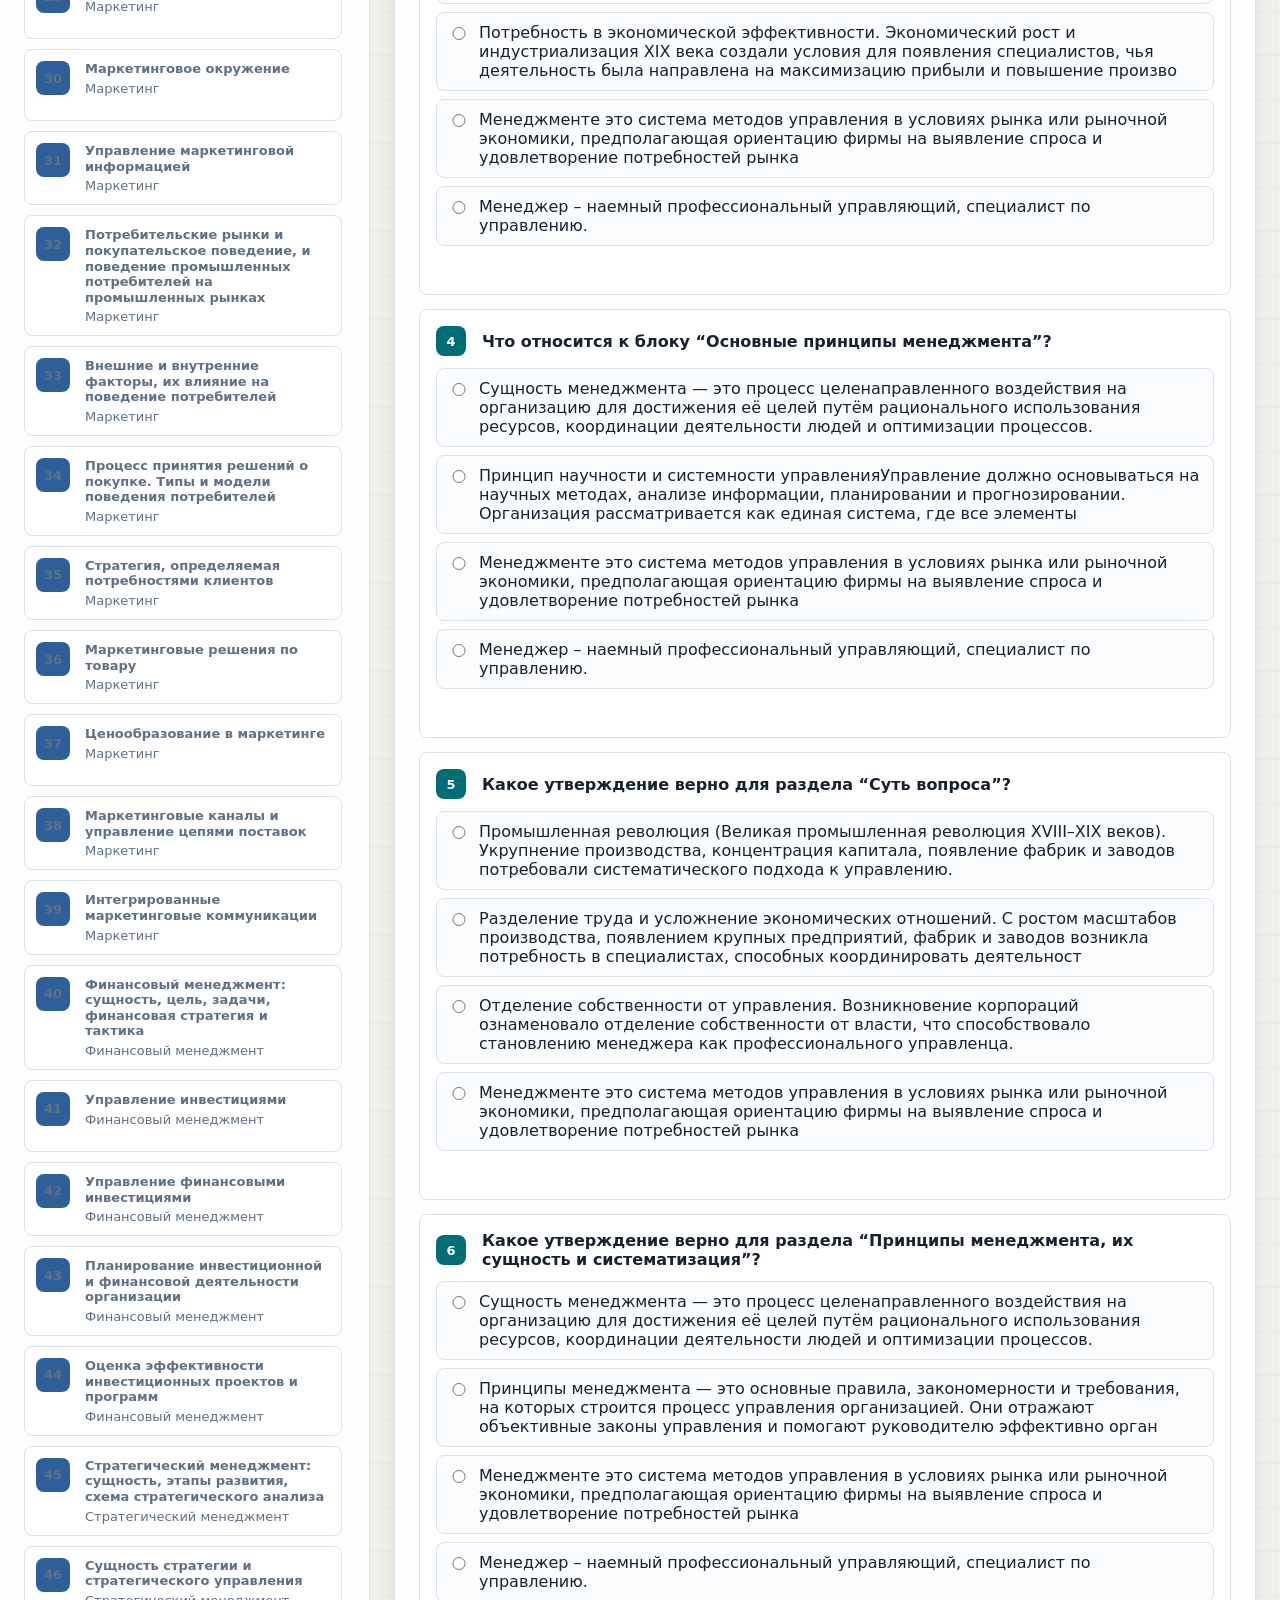
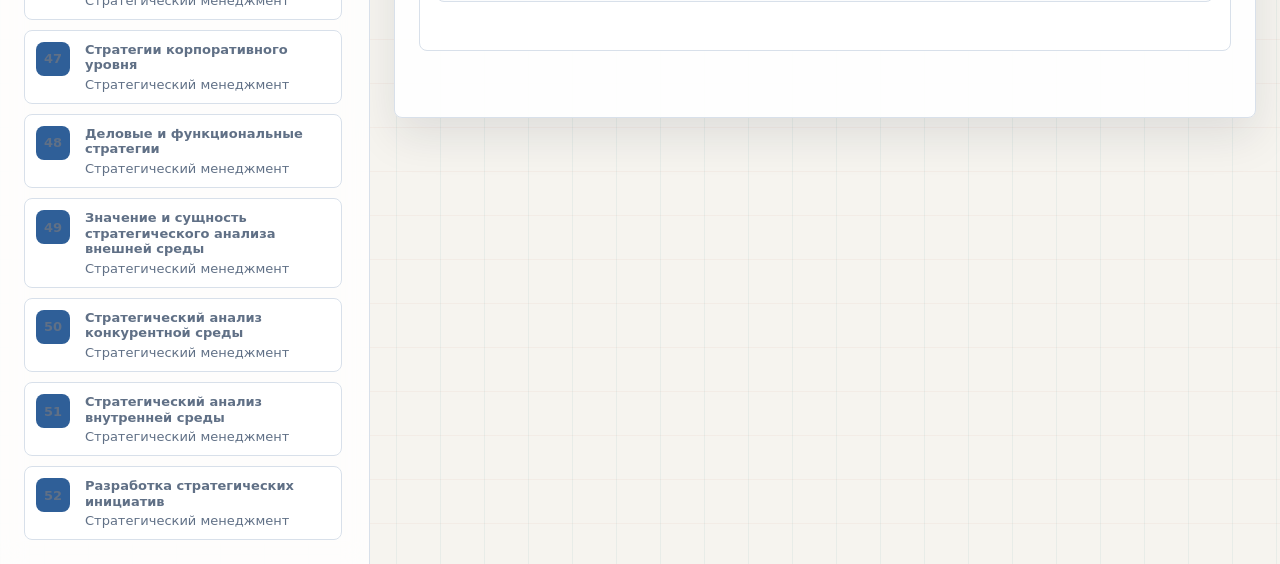
==== commit 88f1485e: "Add exam mode and brief answers" ====
--- a/index.html
+++ b/index.html
@@ -33,6 +33,7 @@
             <button class="mode-button active" data-mode="learn" type="button">Карточка</button>
             <button class="mode-button" data-mode="map" type="button">Связи</button>
             <button class="mode-button" data-mode="review" type="button">Повторение</button>
+            <button class="mode-button" data-mode="exam" type="button">Экзамен</button>
           </div>
           <button id="shuffleBtn" class="ghost-button" type="button">Случайный вопрос</button>
         </section>
@@ -68,6 +69,16 @@
               <button id="collapseBtn" class="ghost-button" type="button">Свернуть</button>
             </div>
             <div id="answerContent"></div>
+          </article>
+
+          <article class="brief-panel" aria-label="Короткая шпаргалка по вопросу">
+            <div class="brief-head">
+              <div>
+                <p class="eyebrow">Шпаргалка</p>
+                <h3>Короткий ответ</h3>
+              </div>
+            </div>
+            <div id="briefContent" class="brief-content"></div>
           </article>
 
           <article class="check-panel" aria-label="Проверка знаний по вопросу">
@@ -118,9 +129,43 @@
             <div id="reviewList" class="review-list"></div>
           </div>
         </section>
+
+        <section id="examView" class="view" aria-label="Экзаменационный режим">
+          <div class="exam-layout">
+            <article class="exam-card">
+              <div class="exam-head">
+                <div>
+                  <p class="eyebrow">Экзамен</p>
+                  <h2 id="examTitle">Случайный билет</h2>
+                </div>
+                <div class="exam-timer" id="examTimer">15:00</div>
+              </div>
+              <div class="exam-meta">
+                <span id="examNumber">Билет не выбран</span>
+                <span id="examTheme">Все темы</span>
+              </div>
+              <p id="examPrompt">Запусти тренировку: сайт вытянет случайный вопрос, а таймер поможет отрепетировать устный ответ.</p>
+              <div class="exam-actions">
+                <button id="startExamBtn" class="primary-button" type="button">Вытянуть билет</button>
+                <button id="pauseExamBtn" class="ghost-button" type="button">Пауза</button>
+                <button id="resetExamBtn" class="ghost-button" type="button">Сбросить таймер</button>
+                <button id="examBriefBtn" class="ghost-button" type="button">Показать шпаргалку</button>
+                <button id="examAnswerBtn" class="ghost-button" type="button">Полный ответ</button>
+              </div>
+            </article>
+
+            <article id="examBriefPanel" class="exam-side" hidden>
+              <div class="answer-head">
+                <h3>Что сказать в первую очередь</h3>
+                <button id="hideExamBriefBtn" class="ghost-button" type="button">Скрыть</button>
+              </div>
+              <div id="examBriefContent" class="brief-content"></div>
+            </article>
+          </div>
+        </section>
       </main>
     </div>
 
-    <script src="app.js?v=20260613"></script>
+    <script src="app.js?v=20260613-exam"></script>
   </body>
 </html>
--- a/styles.css
+++ b/styles.css
@@ -59,7 +59,9 @@
 .topbar,
 .answer-head,
 .check-head,
+.brief-head,
 .quiz-head,
+.exam-head,
 .map-head {
   display: flex;
   align-items: center;
@@ -258,8 +260,11 @@
 .question-card,
 .logic-panel,
 .answer-panel,
+.brief-panel,
 .check-panel,
 .quiz-panel,
+.exam-card,
+.exam-side,
 .review-grid,
 .map-head {
   border: 1px solid var(--line);
@@ -374,6 +379,45 @@
 .answer-panel {
   margin-top: 20px;
   padding: 24px;
+}
+
+.brief-panel {
+  margin-top: 20px;
+  padding: 24px;
+}
+
+.brief-head h3 {
+  margin-bottom: 0;
+}
+
+.brief-content {
+  display: grid;
+  gap: 14px;
+  margin-top: 14px;
+}
+
+.brief-lead {
+  margin: 0;
+  color: #2c3949;
+  line-height: 1.58;
+}
+
+.brief-list {
+  display: grid;
+  gap: 8px;
+  margin: 0;
+  padding-left: 20px;
+}
+
+.brief-list li {
+  color: #2c3949;
+  line-height: 1.5;
+}
+
+.brief-terms {
+  display: flex;
+  flex-wrap: wrap;
+  gap: 8px;
 }
 
 .check-panel {
@@ -654,6 +698,69 @@
   gap: 8px;
 }
 
+.exam-layout {
+  display: grid;
+  gap: 20px;
+}
+
+.exam-card,
+.exam-side {
+  padding: 24px;
+}
+
+.exam-head h2 {
+  margin-bottom: 0;
+}
+
+.exam-timer {
+  display: grid;
+  place-items: center;
+  min-width: 112px;
+  min-height: 56px;
+  border: 1px solid rgba(0, 109, 119, 0.28);
+  border-radius: 8px;
+  color: var(--teal-dark);
+  font-size: 24px;
+  font-weight: 900;
+  background: #eef8f7;
+}
+
+.exam-timer.warning {
+  color: #fff;
+  border-color: var(--coral);
+  background: var(--coral);
+}
+
+.exam-meta {
+  display: flex;
+  flex-wrap: wrap;
+  gap: 8px;
+  margin: 20px 0 14px;
+}
+
+.exam-meta span {
+  padding: 6px 10px;
+  border-radius: 8px;
+  color: #fff;
+  font-size: 13px;
+  font-weight: 800;
+  background: var(--blue);
+}
+
+#examPrompt {
+  max-width: 900px;
+  color: #2c3949;
+  font-size: 22px;
+  line-height: 1.42;
+}
+
+.exam-actions {
+  display: flex;
+  flex-wrap: wrap;
+  gap: 10px;
+  margin-top: 24px;
+}
+
 .empty {
   padding: 22px;
   border: 1px dashed var(--line);
@@ -691,7 +798,9 @@
   .topbar,
   .answer-head,
   .check-head,
+  .brief-head,
   .quiz-head,
+  .exam-head,
   .map-head {
     align-items: stretch;
     flex-direction: column;
@@ -708,13 +817,20 @@
   .question-card,
   .logic-panel,
   .answer-panel,
+  .brief-panel,
   .check-panel,
   .quiz-panel,
+  .exam-card,
+  .exam-side,
   .review-grid,
   .map-head {
     padding: 18px;
   }
 
+  #examPrompt {
+    font-size: 19px;
+  }
+
   .check-item summary {
     grid-template-columns: 30px 1fr;
   }
